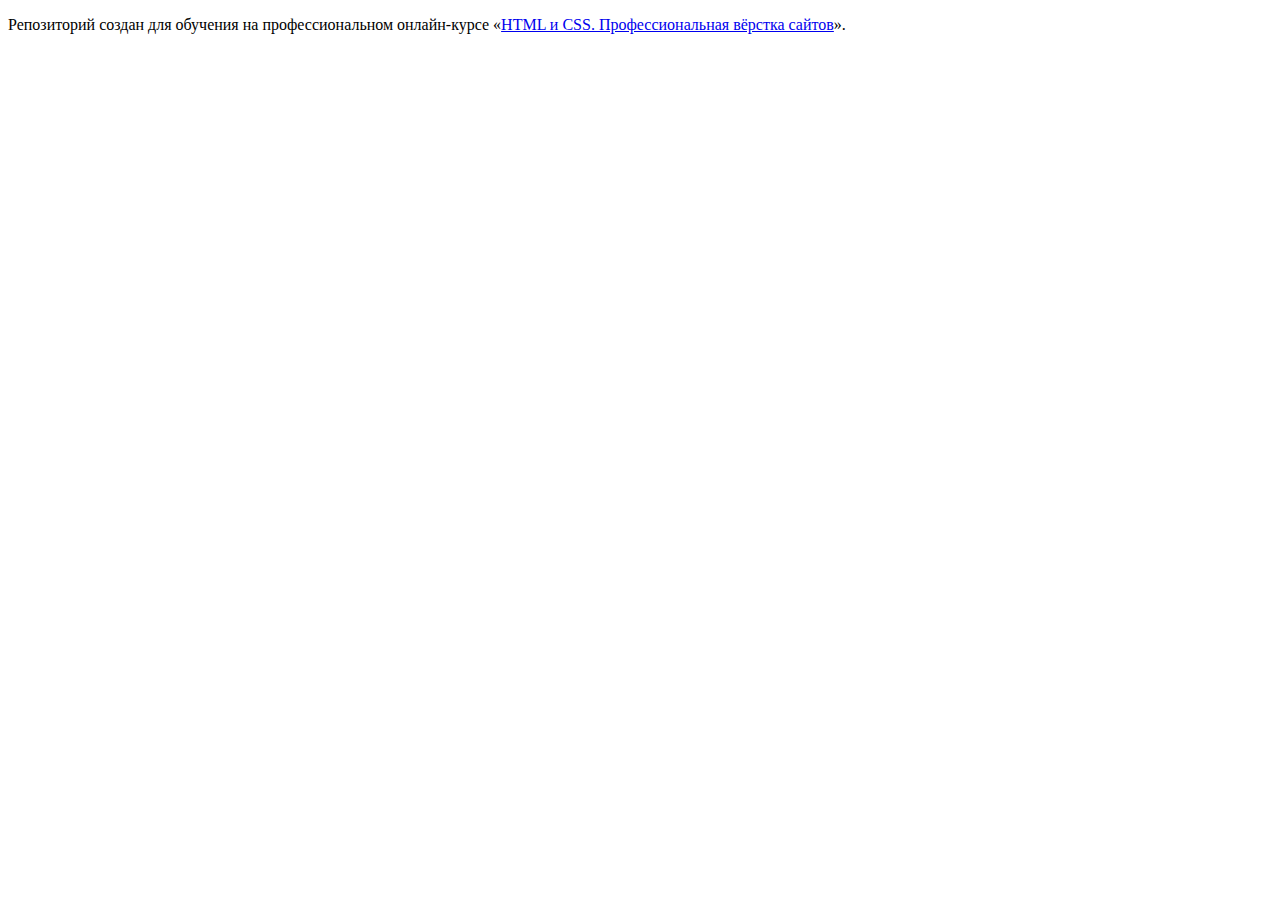
==== index.html @ 1fac592e ":hatching_chick:" ====
<!DOCTYPE html>
<html lang="ru">
  <head>
    <meta charset="utf-8">
    <title>HTML Academy: Седона</title>
  </head>
  <body>

    <p>Репозиторий создан для обучения на профессиональном онлайн‑курсе «<a href="https://htmlacademy.ru/intensive/htmlcss">HTML и CSS. Профессиональная вёрстка сайтов</a>».</p>

  </body>
</html>
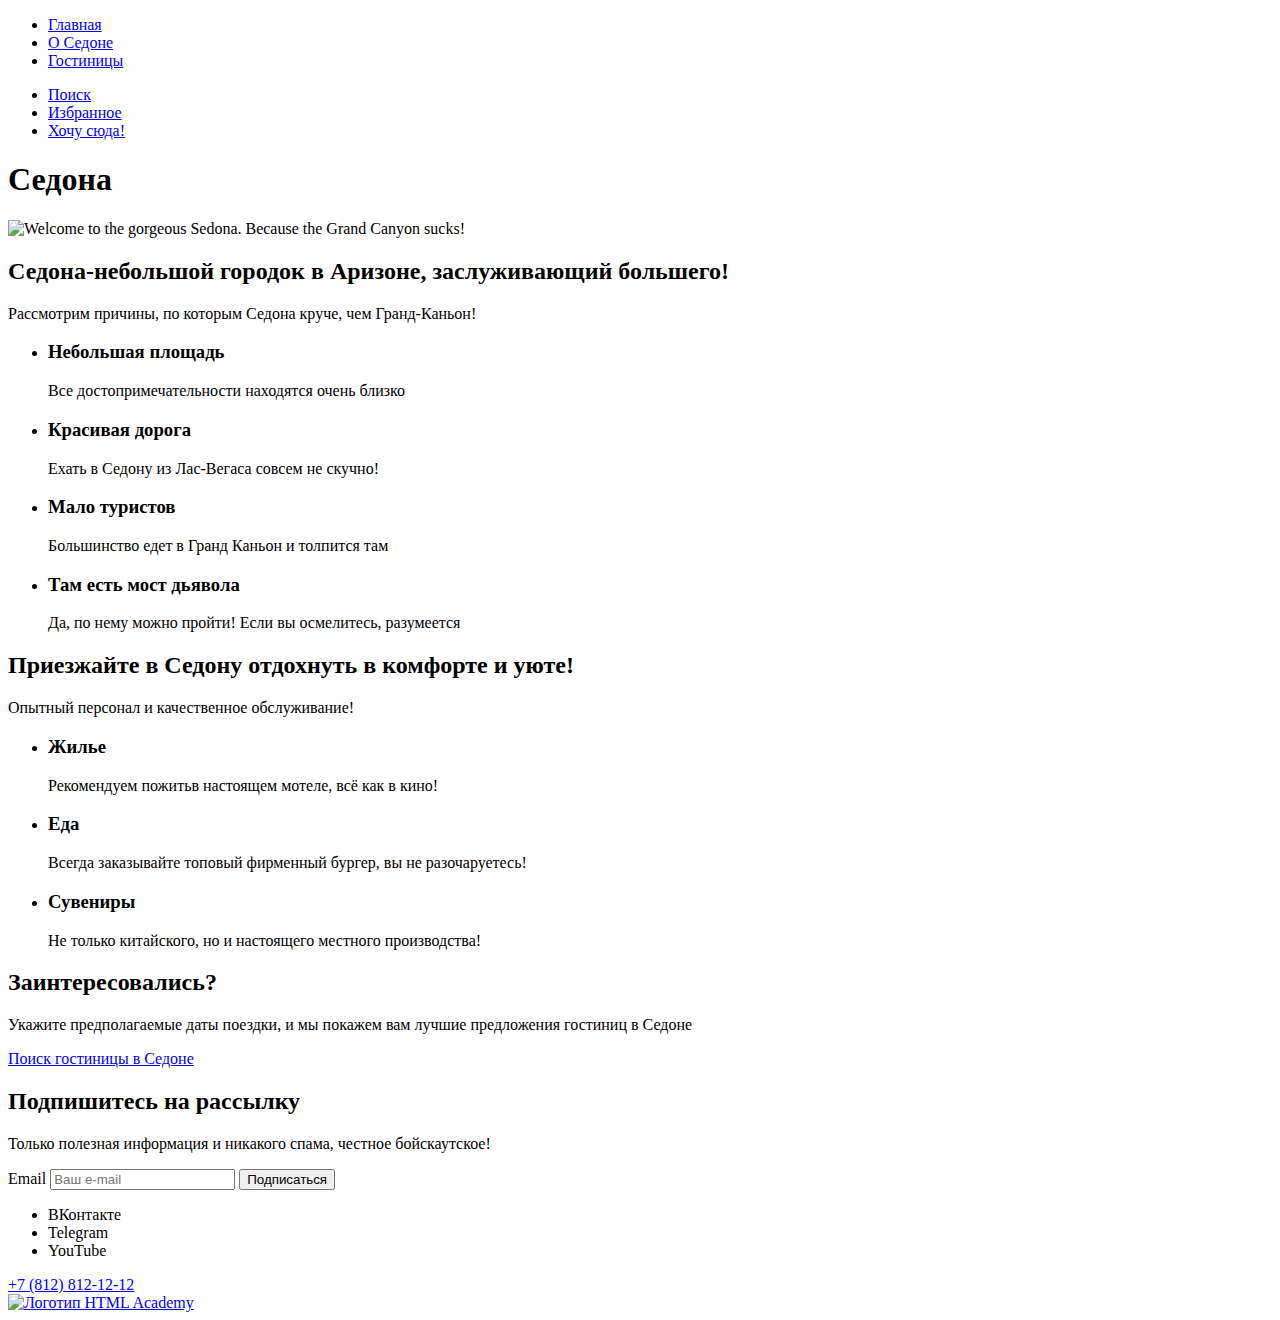
==== commit 8afab445: "Updated Main page and Catalog" ====
--- a/index.html
+++ b/index.html
@@ -1,12 +1,149 @@
 <!DOCTYPE html>
 <html lang="ru">
+
   <head>
     <meta charset="utf-8">
     <title>HTML Academy: Седона</title>
   </head>
+
   <body>
+    <header class="page-header">
+      <nav class="navigation">
+        <ul class="navigation-list">
+          <li class="navigation-item">
+            <a class="navigation-link" href="#">Главная</a>
+          </li>
+          <li class="navigation-item">
+            <a class="navigation-link" href="#">О Седоне</a>
+          </li>
+          <li class="navigation-item">
+            <a class="navigation-link" href="#">Гостиницы</a>
+          </li>
+        </ul>
+        <ul class="navigation-list navigation-user">
+          <li class="navigation-item">
+            <a class="navigation-link" href="#">
+              <span class="visually-hidden">
+                Поиск
+              </span>
+            </a>
+          </li>
+          <li class="navigation-item">
+            <a class="navigation-link" href="#">
+              <span class="visually-hidden">
+                Избранное
+              </span>
+            </a>
+          </li>
+          <li class="navigation-item">
+            <a class="navigation-link" href="#">Хочу сюда!</a>
+          </li>
+        </ul>
+      </nav>
+    </header>
 
-    <p>Репозиторий создан для обучения на профессиональном онлайн‑курсе «<a href="https://htmlacademy.ru/intensive/htmlcss">HTML и CSS. Профессиональная вёрстка сайтов</a>».</p>
-
+    <main class="main-index">
+      <h1 class="visually-hidden">Седона</h1>
+      <img class="logo" src="#" alt="Welcome to the gorgeous Sedona. Because the Grand Canyon sucks!">
+      <section class="banner">
+        <h2 class="banner-title">Седона-небольшой городок в Аризоне, заслуживающий большего!</h2>
+        <p class="banner-subtitle">Рассмотрим причины, по которым Седона круче, чем Гранд-Каньон!</p>
+      </section>
+      <section class="reasons-list">
+        <ul>
+          <li class="reasons-item">
+            <h3 class="item-title">Небольшая
+              площадь</h3>
+            <p class="item-text">
+              Все достопримечательности находятся очень близко
+            </p>
+          </li>
+          <li class="reasons-item">
+            <h3 class="item-title">
+              Красивая дорога
+            </h3>
+            <p class="item-text">Ехать в Седону из Лас-Вегаса совсем не скучно!</p>
+          </li>
+          <li class="reasons-item">
+            <h3 class="item-title">
+              Мало туристов
+            </h3>
+            <p class="item-text">Большинство едет в Гранд Каньон и толпится там</p>
+          </li>
+          <li class="reasons-item">
+            <h3 class="item-title">
+              Там есть мост дьявола
+            </h3>
+            <p class="item-text">Да, по нему можно пройти! Если вы осмелитесь, разумеется</p>
+          </li>
+        </ul>
+      </section>
+      <section class="banner">
+        <h2 class="banner-title">Приезжайте в Седону отдохнуть в комфорте и уюте!</h2>
+        <p class="banner-subtitle">Опытный персонал и качественное обслуживание!</p>
+      </section>
+      <section class="services-list">
+        <ul>
+          <li class="services-item">
+            <h3 class="item-title">Жилье</h3>
+            <p class="item-text">
+              Рекомендуем пожитьв настоящем мотеле, всё как в кино!
+            </p>
+          </li>
+          <li class="services-item">
+            <h3 class="item-title">Еда</h3>
+            <p class="item-text">Всегда заказывайте
+              топовый фирменный бургер, вы не разочаруетесь!</p>
+          </li>
+          <li class="services-item">
+            <h3 class="item-title">Сувениры</h3>
+            <p class="item-text">Не только китайского,
+              но и настоящего местного производства!</p>
+          </li>
+        </ul>
+      </section>
+      <section class="banner">
+        <h2 class="banner-title">Заинтересовались?</h2>
+        <p class="banner-subtitle">Укажите предполагаемые даты поездки,
+          и мы покажем вам лучшие предложения гостиниц в Седоне</p>
+        <a class="booking-link" href="#">Поиск гостиницы в Седоне</a>
+      </section>
+      <footer>
+        <section class="footer-newsletter">
+          <h2 class="newsletter-title">Подпишитесь на рассылку</h2>
+          <p>Только полезная информация и никакого спама, честное бойскаутское!</p>
+          <form class="newsletter-form" action="https://echo.htmlacademy.ru/" method="post">
+            <label class="visually-hidden" for="newsletter-email">Email</label>
+            <input class="field" placeholder="Ваш e-mail" type="email" name="newsletter-email" id="newsletter-email"
+              required>
+            <button class="button newsletter-button" type="submit">
+              Подписаться
+            </button>
+          </form>
+        </section>
+        <section class="footer-social">
+          <ul class="footer-social-list">
+            <li class="footer-social-item">
+              <a class="button" href="https://vk.com/htmlacademy"></a>
+              <span class="visually-hidden">ВКонтакте</span>
+            </li>
+            <li class="footer-social-item">
+              <a class="button" href="https://t.me/htmlacademy"></a>
+              <span class="visually-hidden">Telegram</span>
+            </li>
+            <li class="footer-social-item">
+              <a class="social-link" href="https://www.youtube.com/user/htmlacademyru"></a>
+              <span class="visually-hidden">YouTube</span>
+            </li>
+          </ul>
+        </section>
+        <section class="footer-telephon-number">
+          <a class="footer-contacts-address-phone" href="tel:+78128121212">+7 (812) 812-12-12</a>
+        </section>
+        <section class="footer-logo">
+          <a href=" https://htmlacademy.ru/"><img src="#" alt="Логотип HTML Academy"></a>
+        </section>
+      </footer>
+    </main>
   </body>
 </html>
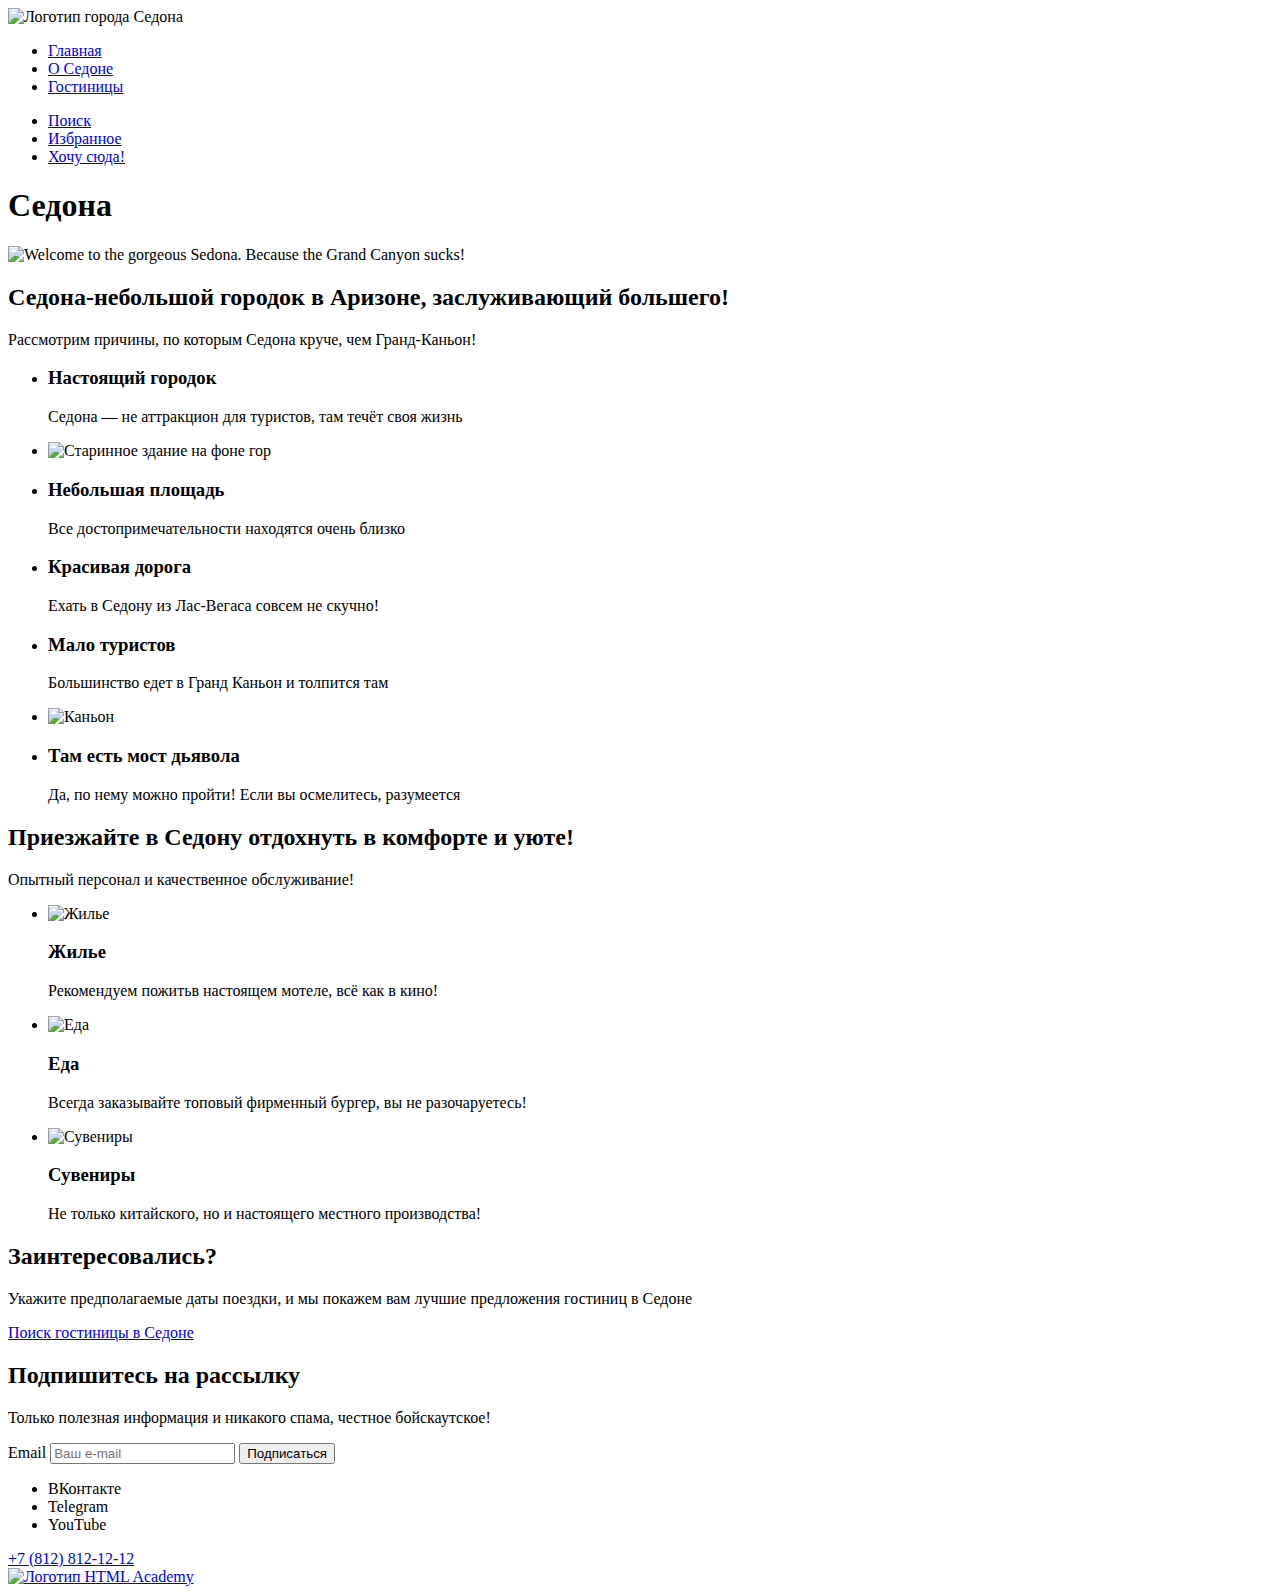
==== commit 48a79054: "Images added to the homepage" ====
--- a/index.html
+++ b/index.html
@@ -8,6 +8,7 @@
 
   <body>
     <header class="page-header">
+      <img class="sedona-logo-header" src="images\sedona-logo.png" alt="Логотип города Седона">
       <nav class="navigation">
         <ul class="navigation-list">
           <li class="navigation-item">
@@ -44,16 +45,33 @@
 
     <main class="main-index">
       <h1 class="visually-hidden">Седона</h1>
-      <img class="logo" src="#" alt="Welcome to the gorgeous Sedona. Because the Grand Canyon sucks!">
+      <img class="logo" src="images\hero-image.jpg" alt="Welcome to the gorgeous Sedona. Because the Grand Canyon sucks!">
       <section class="banner">
-        <h2 class="banner-title">Седона-небольшой городок в Аризоне, заслуживающий большего!</h2>
-        <p class="banner-subtitle">Рассмотрим причины, по которым Седона круче, чем Гранд-Каньон!</p>
+        <h2 class="banner-title">
+          Седона-небольшой городок в Аризоне, заслуживающий большего!
+        </h2>
+        <p class="banner-subtitle">
+          Рассмотрим причины, по которым Седона круче, чем Гранд-Каньон!
+        </p>
       </section>
       <section class="reasons-list">
         <ul>
           <li class="reasons-item">
-            <h3 class="item-title">Небольшая
-              площадь</h3>
+            <h3 class="item-title">
+              Настоящий городок
+            </h3>
+            <p class="item-text">
+              Седона — не аттракцион для туристов, там течёт своя жизнь
+            </p>
+          </li>
+          <li class="reasons-item-image">
+<img src="images\building-mountains.jpg" alt="Старинное здание на фоне гор">
+          </li>
+
+          <li class="reasons-item">
+            <h3 class="item-title">
+              Небольшая площадь
+            </h3>
             <p class="item-text">
               Все достопримечательности находятся очень близко
             </p>
@@ -62,56 +80,76 @@
             <h3 class="item-title">
               Красивая дорога
             </h3>
-            <p class="item-text">Ехать в Седону из Лас-Вегаса совсем не скучно!</p>
+            <p class="item-text">
+              Ехать в Седону из Лас-Вегаса совсем не скучно!
+            </p>
           </li>
           <li class="reasons-item">
             <h3 class="item-title">
               Мало туристов
             </h3>
-            <p class="item-text">Большинство едет в Гранд Каньон и толпится там</p>
+            <p class="item-text">
+              Большинство едет в Гранд Каньон и толпится там
+            </p>
           </li>
+          <li class="reasons-item-image">
+            <img src="images\canyon.jpg" alt="Каньон">
+                      </li>
           <li class="reasons-item">
             <h3 class="item-title">
               Там есть мост дьявола
             </h3>
-            <p class="item-text">Да, по нему можно пройти! Если вы осмелитесь, разумеется</p>
+            <p class="item-text">
+              Да, по нему можно пройти! Если вы осмелитесь, разумеется
+            </p>
           </li>
         </ul>
       </section>
       <section class="banner">
-        <h2 class="banner-title">Приезжайте в Седону отдохнуть в комфорте и уюте!</h2>
-        <p class="banner-subtitle">Опытный персонал и качественное обслуживание!</p>
+        <h2 class="banner-title">
+          Приезжайте в Седону отдохнуть в комфорте и уюте!
+        </h2>
+        <p class="banner-subtitle">
+          Опытный персонал и качественное обслуживание!
+        </p>
       </section>
       <section class="services-list">
         <ul>
           <li class="services-item">
+<img src="images\house-icon.png" alt="Жилье">
             <h3 class="item-title">Жилье</h3>
             <p class="item-text">
               Рекомендуем пожитьв настоящем мотеле, всё как в кино!
             </p>
           </li>
           <li class="services-item">
+            <img src="images\burger-icon.png" alt="Еда">
             <h3 class="item-title">Еда</h3>
-            <p class="item-text">Всегда заказывайте
-              топовый фирменный бургер, вы не разочаруетесь!</p>
+            <p class="item-text">
+              Всегда заказывайте топовый фирменный бургер, вы не разочаруетесь!</p>
           </li>
           <li class="services-item">
+            <img src="images\present-icon.png" alt="Сувениры">
             <h3 class="item-title">Сувениры</h3>
-            <p class="item-text">Не только китайского,
-              но и настоящего местного производства!</p>
+            <p class="item-text">
+              Не только китайского, но и настоящего местного производства!
+            </p>
           </li>
         </ul>
       </section>
       <section class="banner">
         <h2 class="banner-title">Заинтересовались?</h2>
-        <p class="banner-subtitle">Укажите предполагаемые даты поездки,
-          и мы покажем вам лучшие предложения гостиниц в Седоне</p>
+        <p class="banner-subtitle">
+          Укажите предполагаемые даты поездки, и мы покажем вам лучшие предложения гостиниц в Седоне
+        </p>
         <a class="booking-link" href="#">Поиск гостиницы в Седоне</a>
       </section>
       <footer>
-        <section class="footer-newsletter">
+        <section class="footer-newsletter"><!-- Картинку вставить как background image в стилях -->
           <h2 class="newsletter-title">Подпишитесь на рассылку</h2>
-          <p>Только полезная информация и никакого спама, честное бойскаутское!</p>
+          <p>
+            Только полезная информация и никакого спама, честное бойскаутское!
+          </p>
           <form class="newsletter-form" action="https://echo.htmlacademy.ru/" method="post">
             <label class="visually-hidden" for="newsletter-email">Email</label>
             <input class="field" placeholder="Ваш e-mail" type="email" name="newsletter-email" id="newsletter-email"
@@ -141,7 +179,7 @@
           <a class="footer-contacts-address-phone" href="tel:+78128121212">+7 (812) 812-12-12</a>
         </section>
         <section class="footer-logo">
-          <a href=" https://htmlacademy.ru/"><img src="#" alt="Логотип HTML Academy"></a>
+          <a href=" https://htmlacademy.ru/"><img src="images\htmlacademy-logo.png" alt="Логотип HTML Academy"></a>
         </section>
       </footer>
     </main>
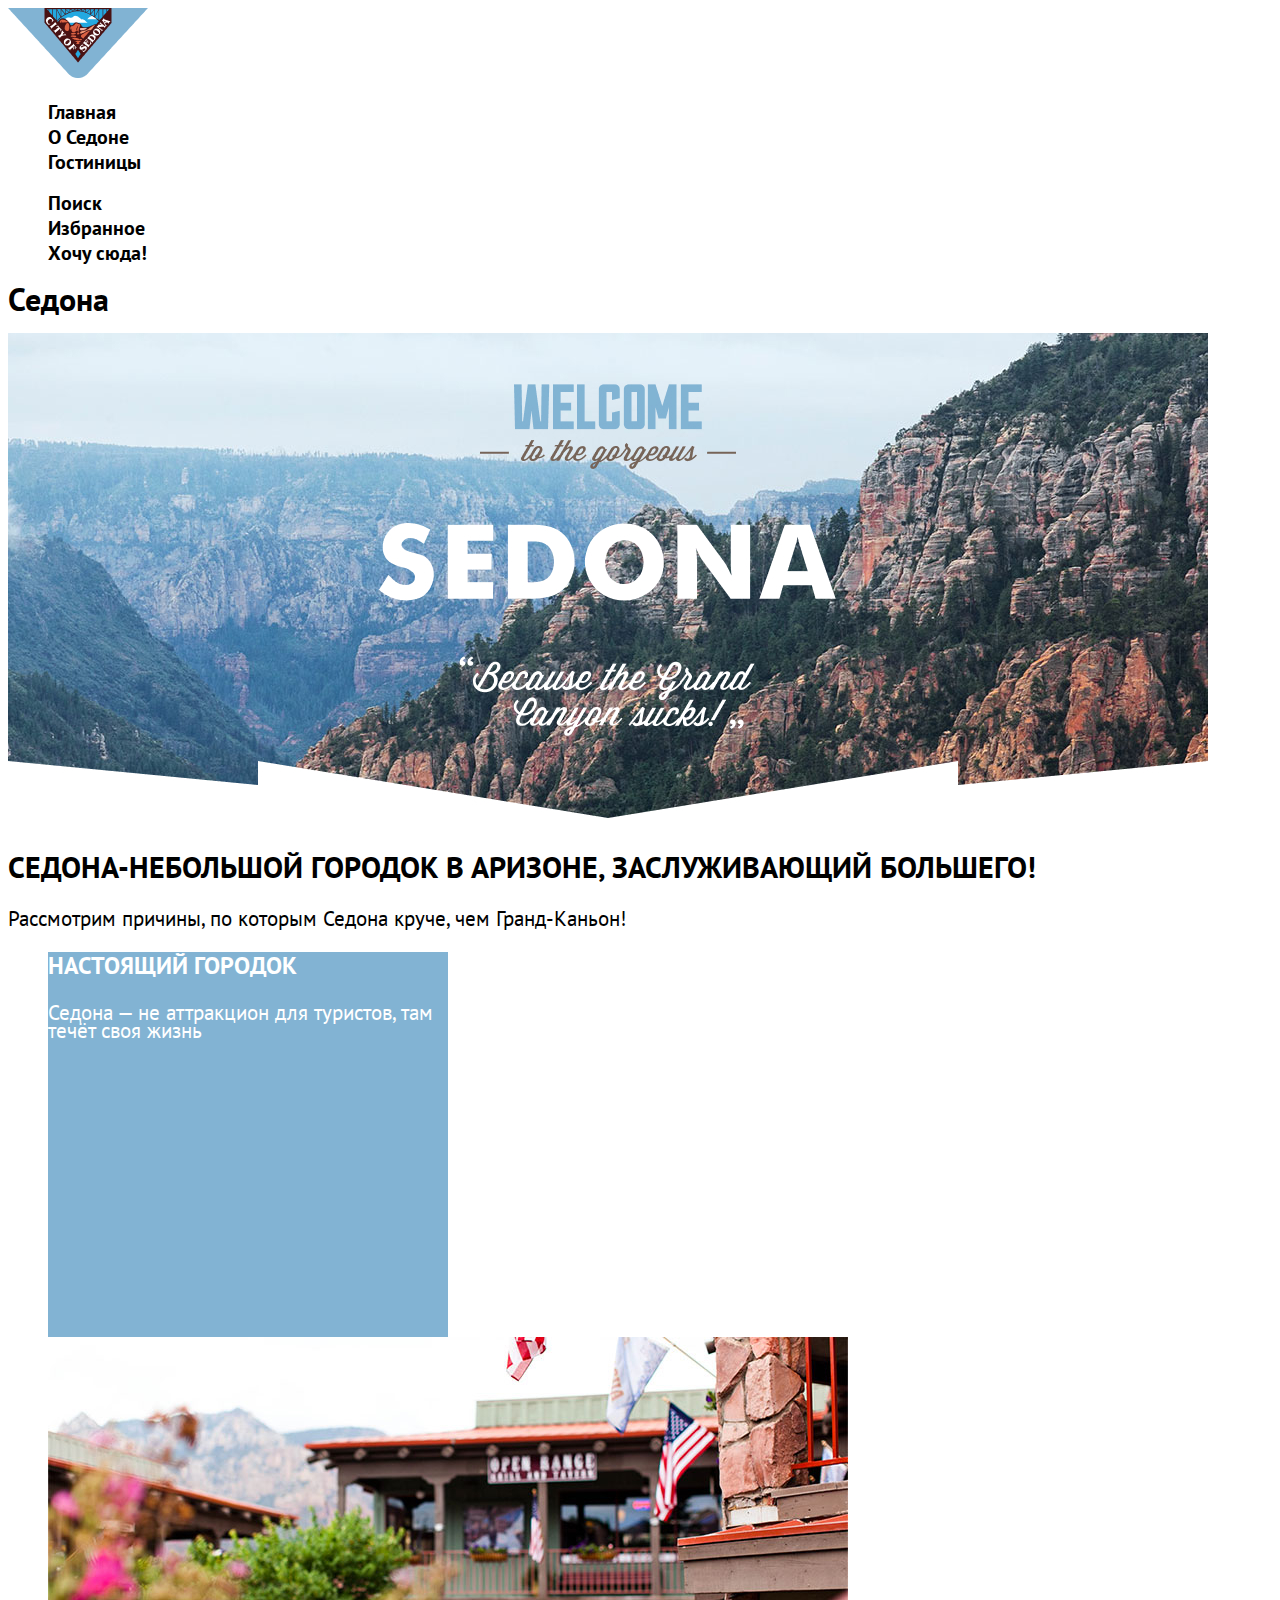
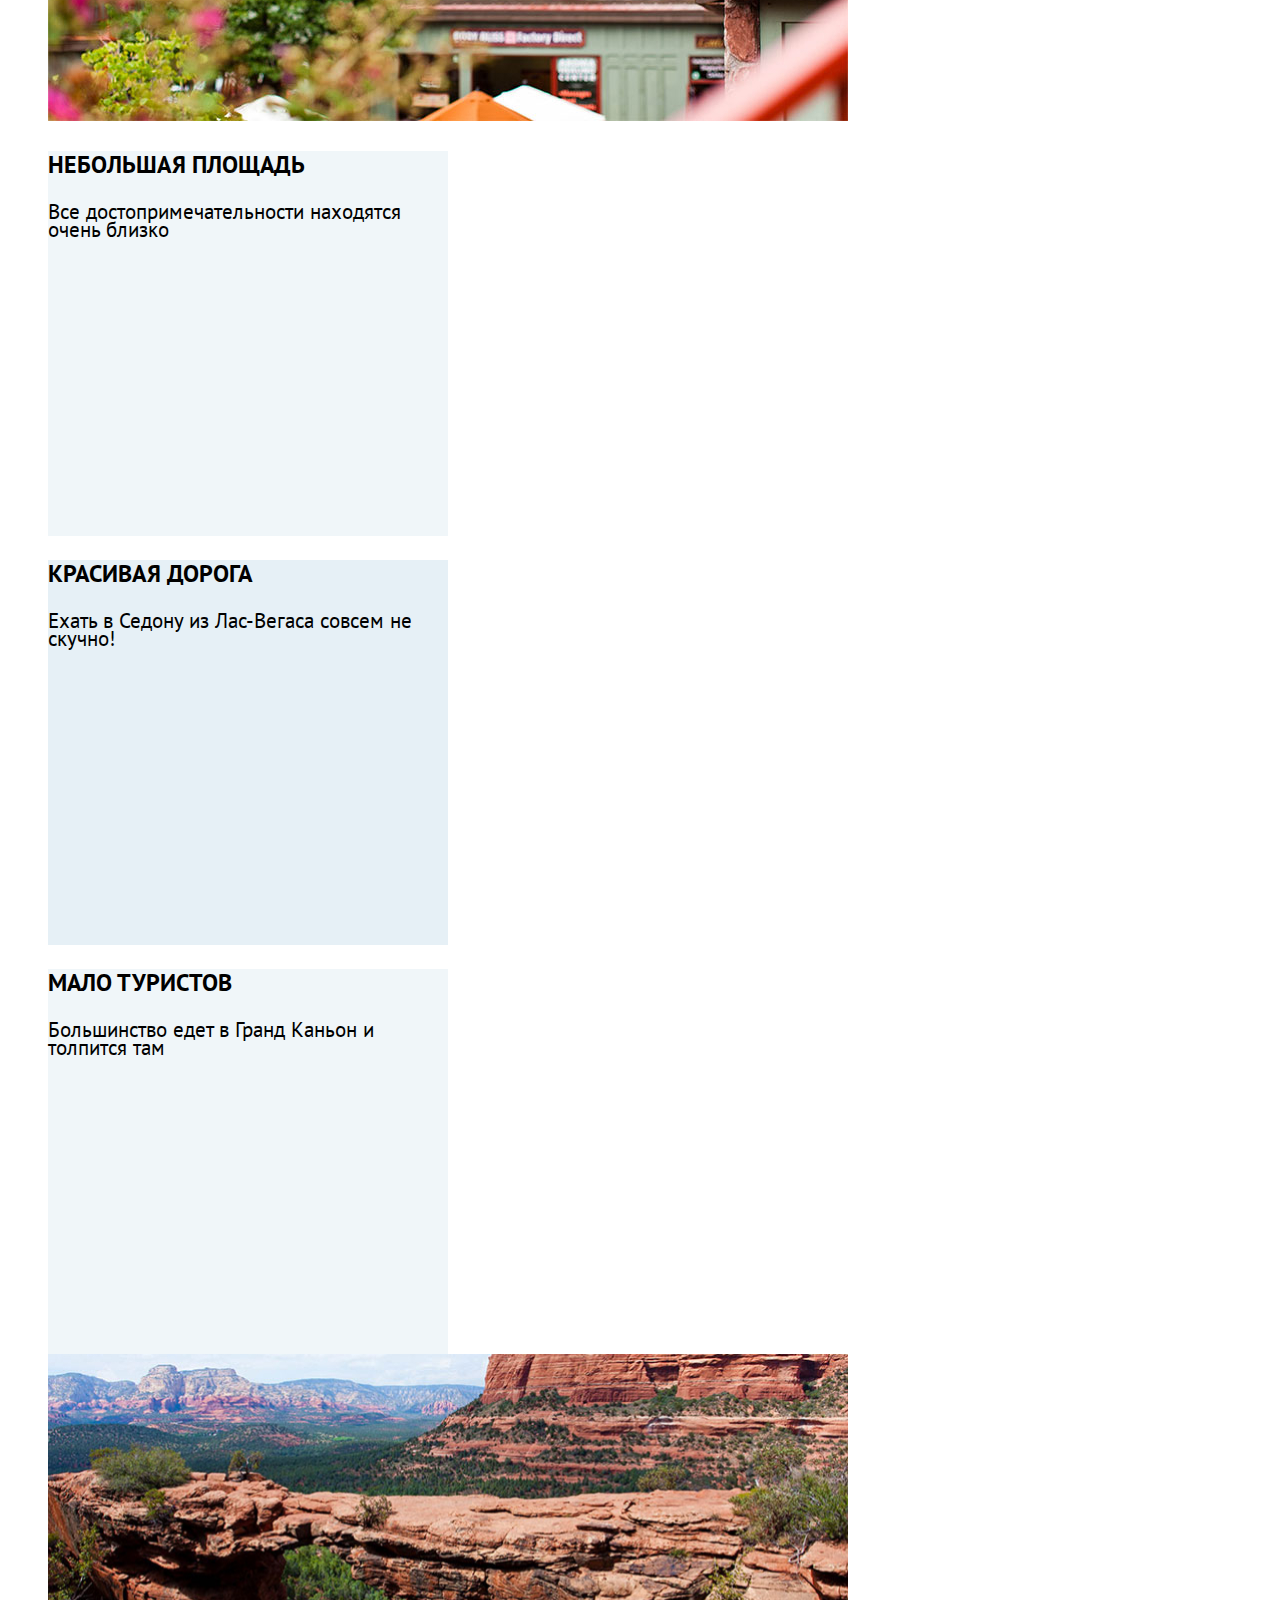
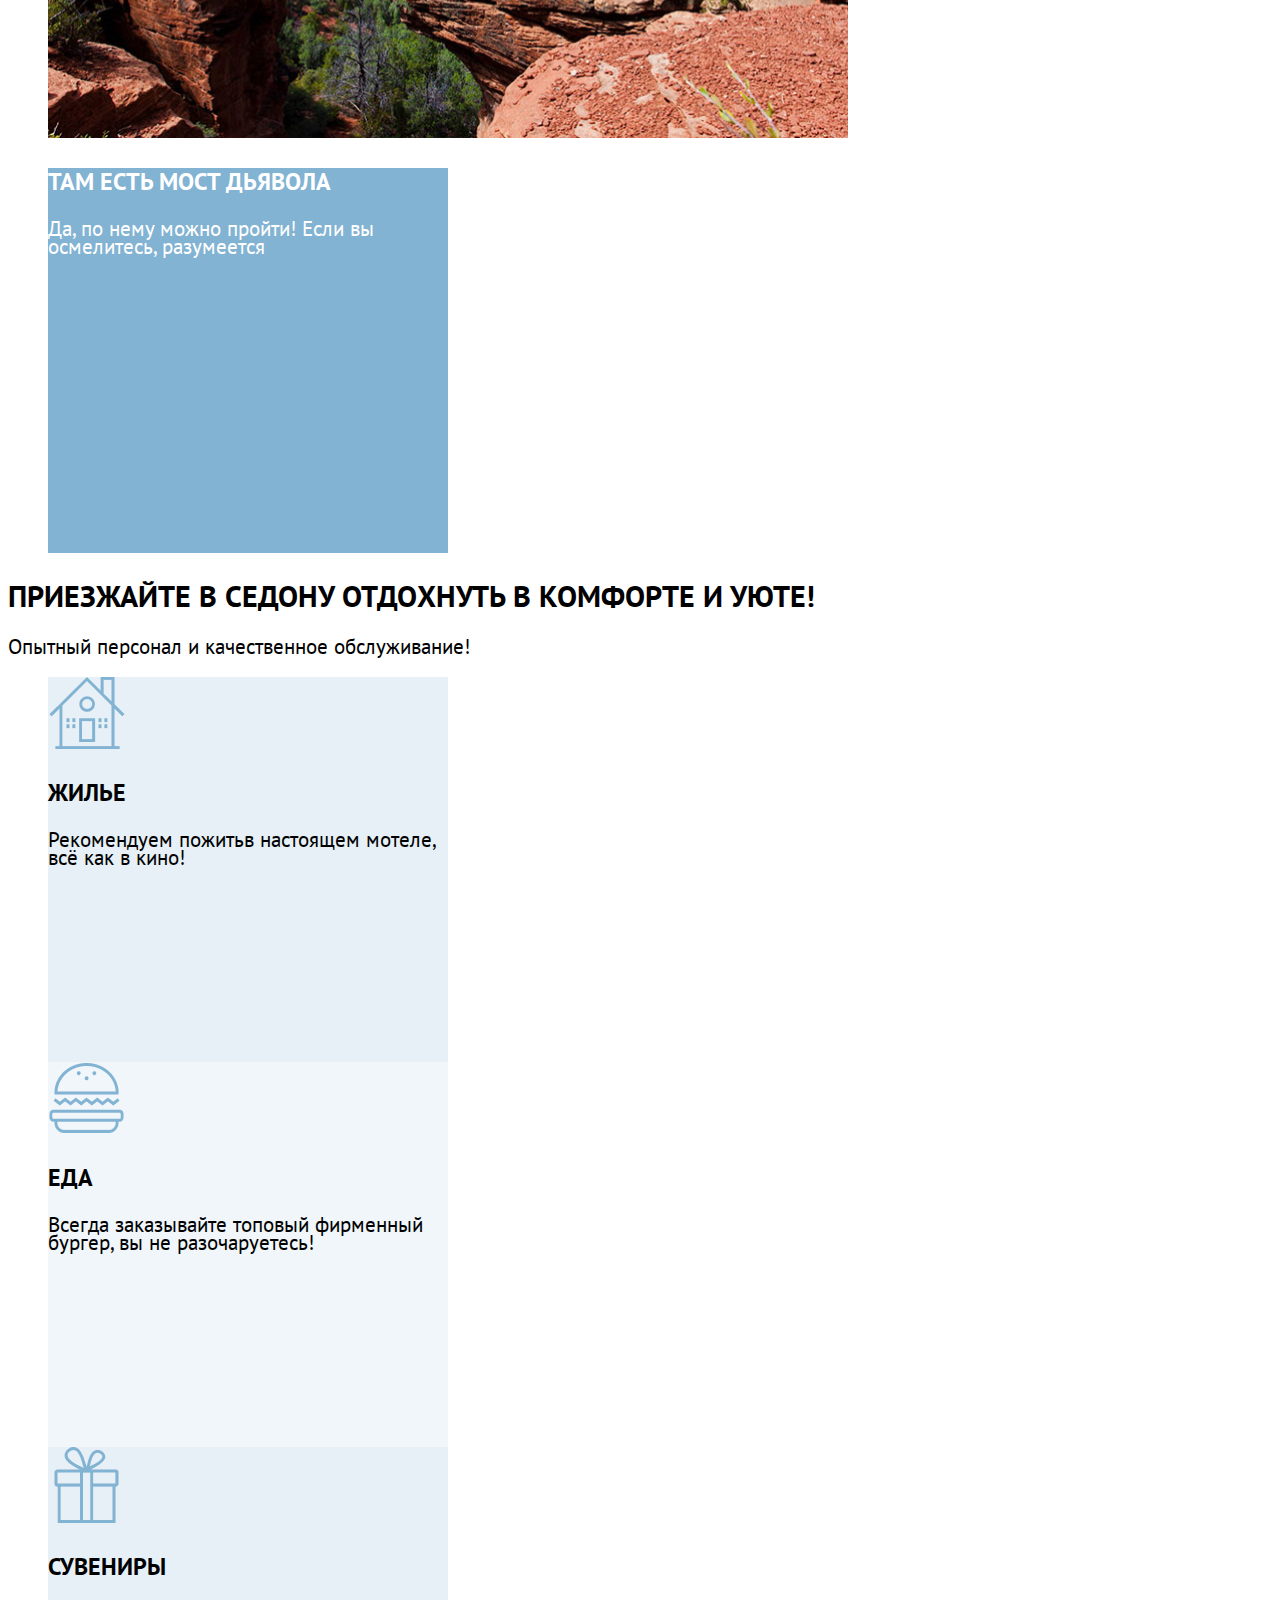
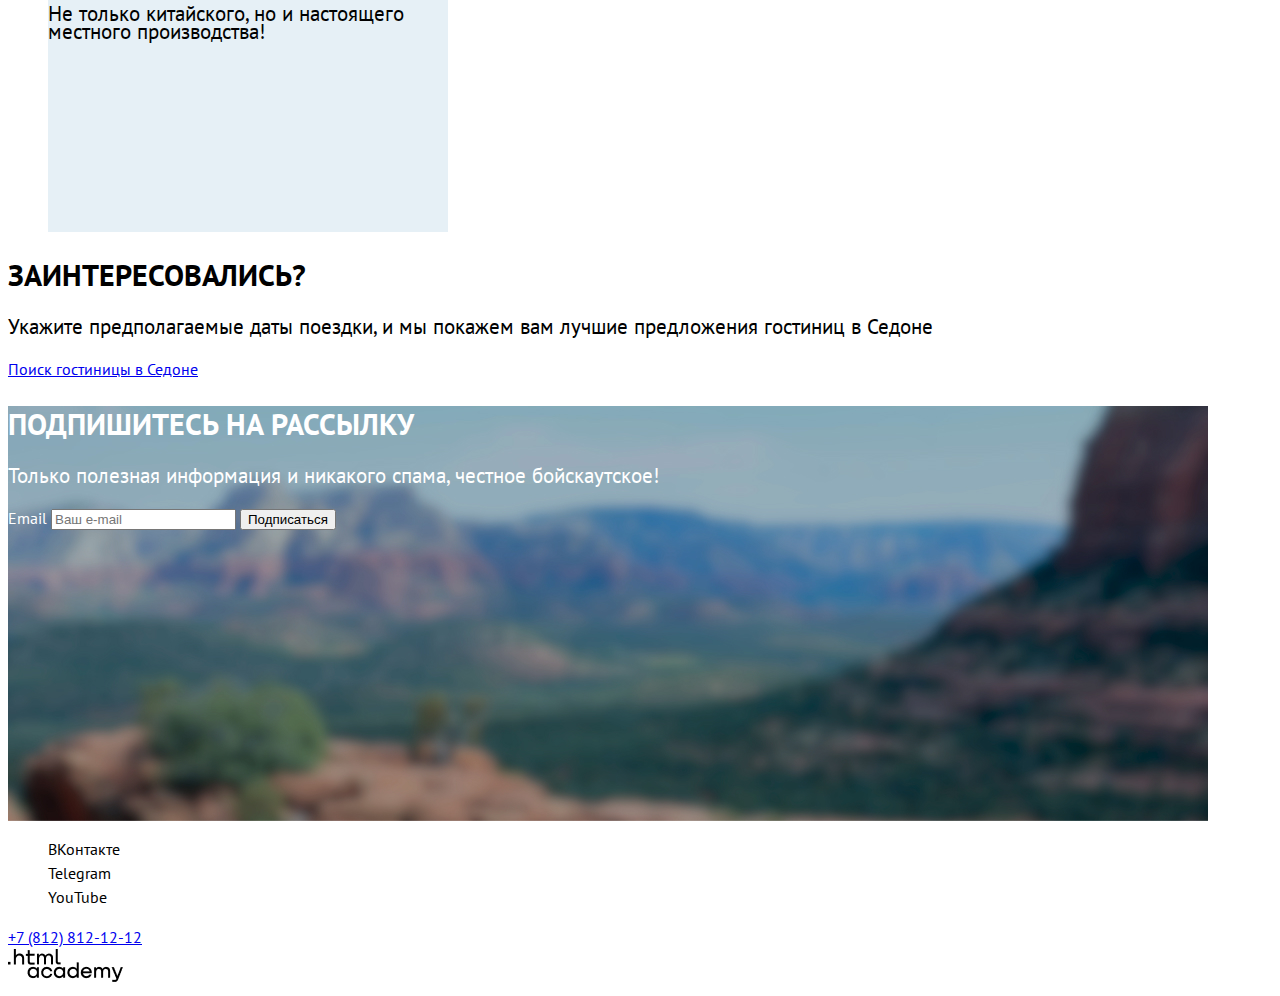
==== commit 928c6221: "Merge pull request #1 from OlgaLimonova/master" ====
--- a/index.html
+++ b/index.html
@@ -4,6 +4,7 @@
   <head>
     <meta charset="utf-8">
     <title>HTML Academy: Седона</title>
+    <link rel="stylesheet" href="styles\style.css">
   </head>
 
   <body>
@@ -45,7 +46,8 @@
 
     <main class="main-index">
       <h1 class="visually-hidden">Седона</h1>
-      <img class="logo" src="images\hero-image.jpg" alt="Welcome to the gorgeous Sedona. Because the Grand Canyon sucks!">
+      <img class="logo" src="images\hero-image.jpg"
+        alt="Welcome to the gorgeous Sedona. Because the Grand Canyon sucks!">
       <section class="banner">
         <h2 class="banner-title">
           Седона-небольшой городок в Аризоне, заслуживающий большего!
@@ -57,51 +59,61 @@
       <section class="reasons-list">
         <ul>
           <li class="reasons-item">
-            <h3 class="item-title">
-              Настоящий городок
-            </h3>
-            <p class="item-text">
-              Седона — не аттракцион для туристов, там течёт своя жизнь
-            </p>
+            <div class="card comment-image">
+              <h3 class="item-title">
+                Настоящий городок
+              </h3>
+              <p class="item-text comment-image">
+                Седона — не аттракцион для туристов, там течёт своя жизнь
+              </p>
+            </div>
           </li>
           <li class="reasons-item-image">
-<img src="images\building-mountains.jpg" alt="Старинное здание на фоне гор">
-          </li>
-
-          <li class="reasons-item">
-            <h3 class="item-title">
-              Небольшая площадь
-            </h3>
-            <p class="item-text">
-              Все достопримечательности находятся очень близко
-            </p>
-          </li>
-          <li class="reasons-item">
-            <h3 class="item-title">
-              Красивая дорога
-            </h3>
-            <p class="item-text">
-              Ехать в Седону из Лас-Вегаса совсем не скучно!
-            </p>
-          </li>
-          <li class="reasons-item">
-            <h3 class="item-title">
-              Мало туристов
-            </h3>
-            <p class="item-text">
-              Большинство едет в Гранд Каньон и толпится там
-            </p>
+            <img src="images\building-mountains.jpg" width="800" height="384" alt="Старинное здание на фоне гор">
+          </li>
+
+          <li class="reasons-item">
+            <div class="card light-blue">
+              <h3 class="item-title">
+                Небольшая площадь
+              </h3>
+              <p class="item-text">
+                Все достопримечательности находятся очень близко
+              </p>
+            </div>
+          </li>
+          <li class="reasons-item">
+            <div class="card blue">
+              <h3 class="item-title">
+                Красивая дорога
+              </h3>
+              <p class="item-text">
+                Ехать в Седону из Лас-Вегаса совсем не скучно!
+              </p>
+            </div>
+          </li>
+          <li class="reasons-item">
+            <div class="card light-blue">
+              <h3 class="item-title">
+                Мало туристов
+              </h3>
+              <p class="item-text">
+                Большинство едет в Гранд Каньон и толпится там
+              </p>
+            </div>
           </li>
           <li class="reasons-item-image">
-            <img src="images\canyon.jpg" alt="Каньон">
-                      </li>
-          <li class="reasons-item">
-            <h3 class="item-title">
-              Там есть мост дьявола
-            </h3>
-            <p class="item-text">
-              Да, по нему можно пройти! Если вы осмелитесь, разумеется
-            </p>
+            <img src="images\canyon.jpg" width="800" height="384" alt="Каньон">
+          </li>
+          <li class="reasons-item">
+            <div class="card comment-image">
+              <h3 class="item-title">
+                Там есть мост дьявола
+              </h3>
+              <p class="item-text comment-image">
+                Да, по нему можно пройти! Если вы осмелитесь, разумеется
+              </p>
+            </div>
           </li>
         </ul>
       </section>
@@ -116,24 +128,31 @@
       <section class="services-list">
         <ul>
           <li class="services-item">
-<img src="images\house-icon.png" alt="Жилье">
-            <h3 class="item-title">Жилье</h3>
-            <p class="item-text">
-              Рекомендуем пожитьв настоящем мотеле, всё как в кино!
-            </p>
+            <div class="card blue">
+              <img src="images\house-icon.png" alt="Жилье">
+              <h3 class="item-title">Жилье</h3>
+              <p class="item-text">
+                Рекомендуем пожитьв настоящем мотеле, всё как в кино!
+              </p>
+            </div>
           </li>
           <li class="services-item">
-            <img src="images\burger-icon.png" alt="Еда">
-            <h3 class="item-title">Еда</h3>
-            <p class="item-text">
-              Всегда заказывайте топовый фирменный бургер, вы не разочаруетесь!</p>
+            <div class="card light-blue">
+              <img src="images\burger-icon.png" alt="Еда">
+              <h3 class="item-title">Еда</h3>
+              <p class="item-text">
+                Всегда заказывайте топовый фирменный бургер, вы не разочаруетесь!
+              </p>
+            </div>
           </li>
           <li class="services-item">
-            <img src="images\present-icon.png" alt="Сувениры">
-            <h3 class="item-title">Сувениры</h3>
-            <p class="item-text">
-              Не только китайского, но и настоящего местного производства!
-            </p>
+            <div class="card blue">
+              <img src="images\present-icon.png" alt="Сувениры">
+              <h3 class="item-title">Сувениры</h3>
+              <p class="item-text">
+                Не только китайского, но и настоящего местного производства!
+              </p>
+            </div>
           </li>
         </ul>
       </section>
@@ -145,9 +164,9 @@
         <a class="booking-link" href="#">Поиск гостиницы в Седоне</a>
       </section>
       <footer>
-        <section class="footer-newsletter"><!-- Картинку вставить как background image в стилях -->
-          <h2 class="newsletter-title">Подпишитесь на рассылку</h2>
-          <p>
+        <div class="footer-newsletter"><!-- Картинку вставить как background image в стилях -->
+          <h2 class="banner-title banner-footer">Подпишитесь на рассылку</h2>
+          <p class="banner-subtitle banner-footer">
             Только полезная информация и никакого спама, честное бойскаутское!
           </p>
           <form class="newsletter-form" action="https://echo.htmlacademy.ru/" method="post">
@@ -158,29 +177,29 @@
               Подписаться
             </button>
           </form>
-        </section>
-        <section class="footer-social">
-          <ul class="footer-social-list">
-            <li class="footer-social-item">
-              <a class="button" href="https://vk.com/htmlacademy"></a>
-              <span class="visually-hidden">ВКонтакте</span>
-            </li>
-            <li class="footer-social-item">
-              <a class="button" href="https://t.me/htmlacademy"></a>
-              <span class="visually-hidden">Telegram</span>
-            </li>
-            <li class="footer-social-item">
-              <a class="social-link" href="https://www.youtube.com/user/htmlacademyru"></a>
-              <span class="visually-hidden">YouTube</span>
-            </li>
-          </ul>
-        </section>
-        <section class="footer-telephon-number">
-          <a class="footer-contacts-address-phone" href="tel:+78128121212">+7 (812) 812-12-12</a>
-        </section>
-        <section class="footer-logo">
-          <a href=" https://htmlacademy.ru/"><img src="images\htmlacademy-logo.png" alt="Логотип HTML Academy"></a>
-        </section>
+        </div>
+          <section class="footer-social">
+            <ul class="footer-social-list">
+              <li class="footer-social-item">
+                <a class="button" href="https://vk.com/htmlacademy"></a>
+                <span class="visually-hidden">ВКонтакте</span>
+              </li>
+              <li class="footer-social-item">
+                <a class="button" href="https://t.me/htmlacademy"></a>
+                <span class="visually-hidden">Telegram</span>
+              </li>
+              <li class="footer-social-item">
+                <a class="social-link" href="https://www.youtube.com/user/htmlacademyru"></a>
+                <span class="visually-hidden">YouTube</span>
+              </li>
+            </ul>
+          </section>
+          <section class="footer-telephon-number">
+            <a class="footer-contacts-address-phone" href="tel:+78128121212">+7 (812) 812-12-12</a>
+          </section>
+          <section class="footer-logo">
+            <a href=" https://htmlacademy.ru/"><img src="images\htmlacademy-logo.png" alt="Логотип HTML Academy"></a>
+          </section>
       </footer>
     </main>
   </body>
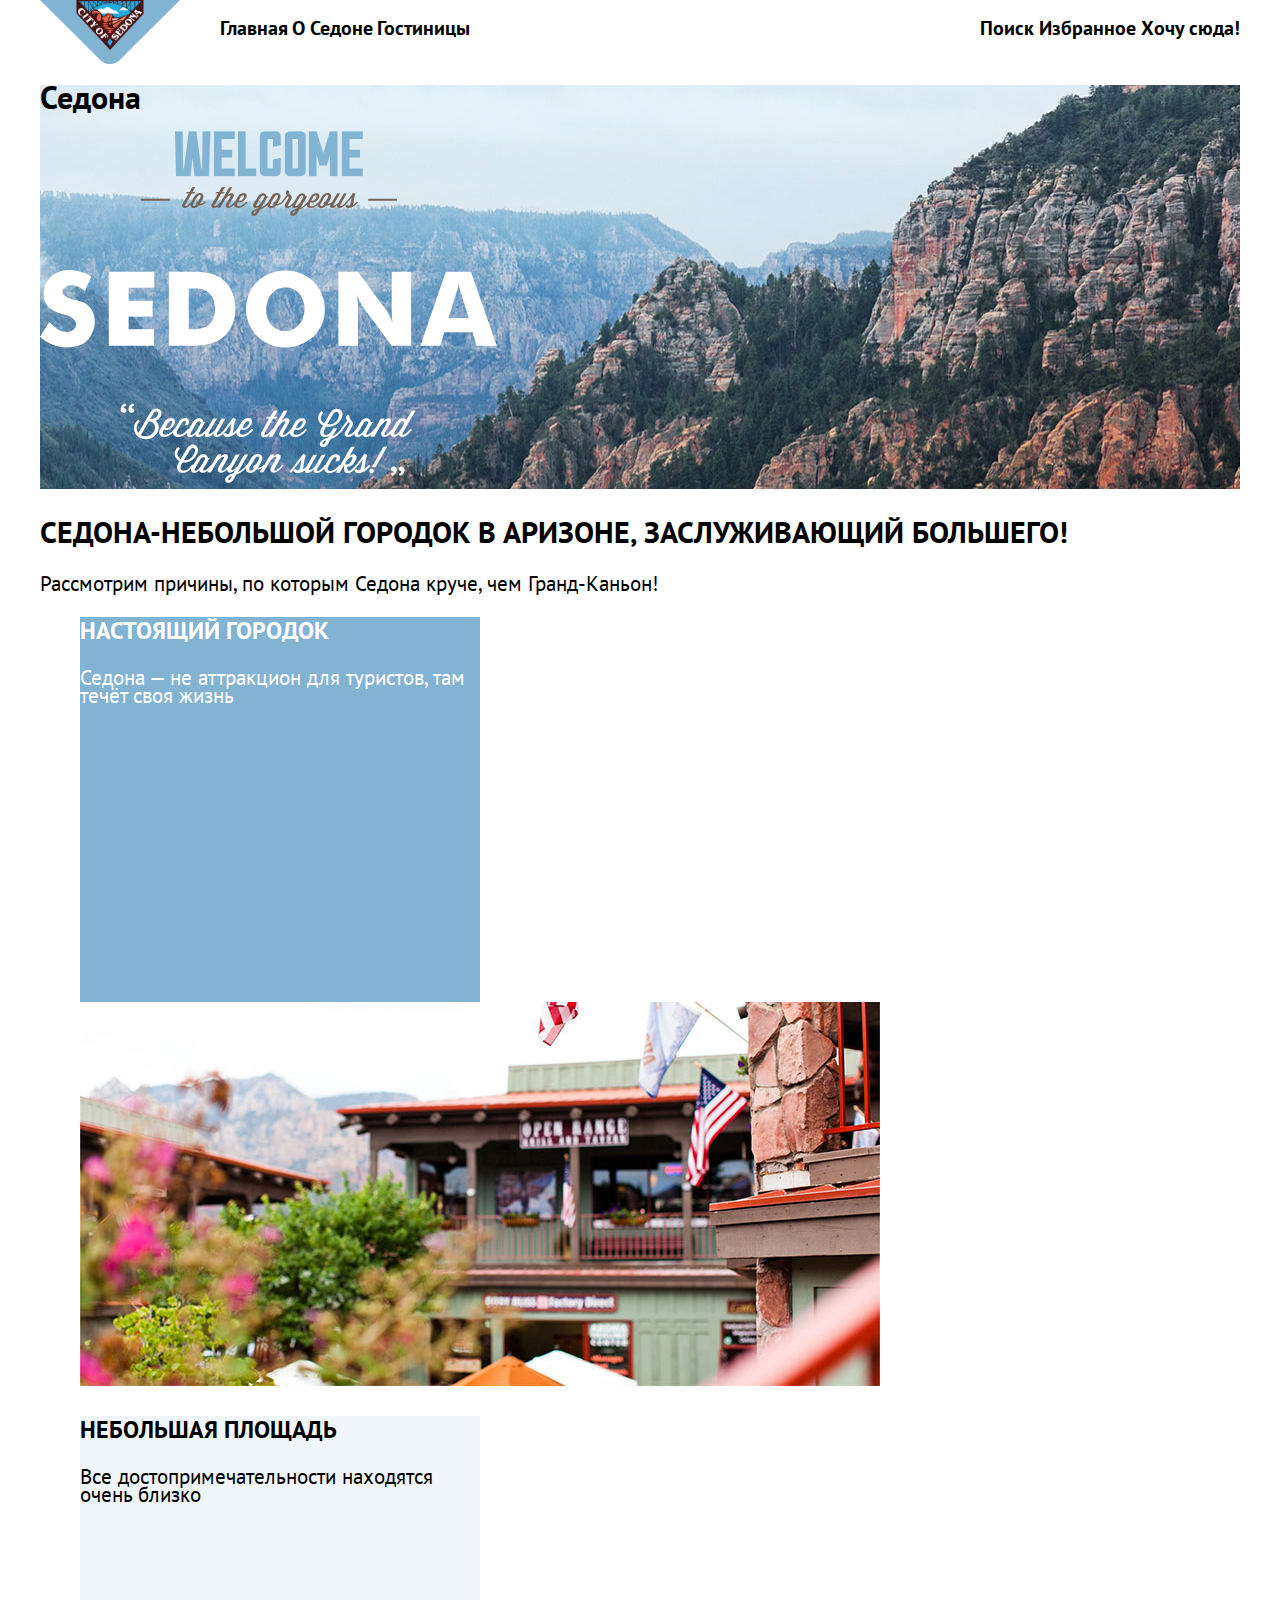
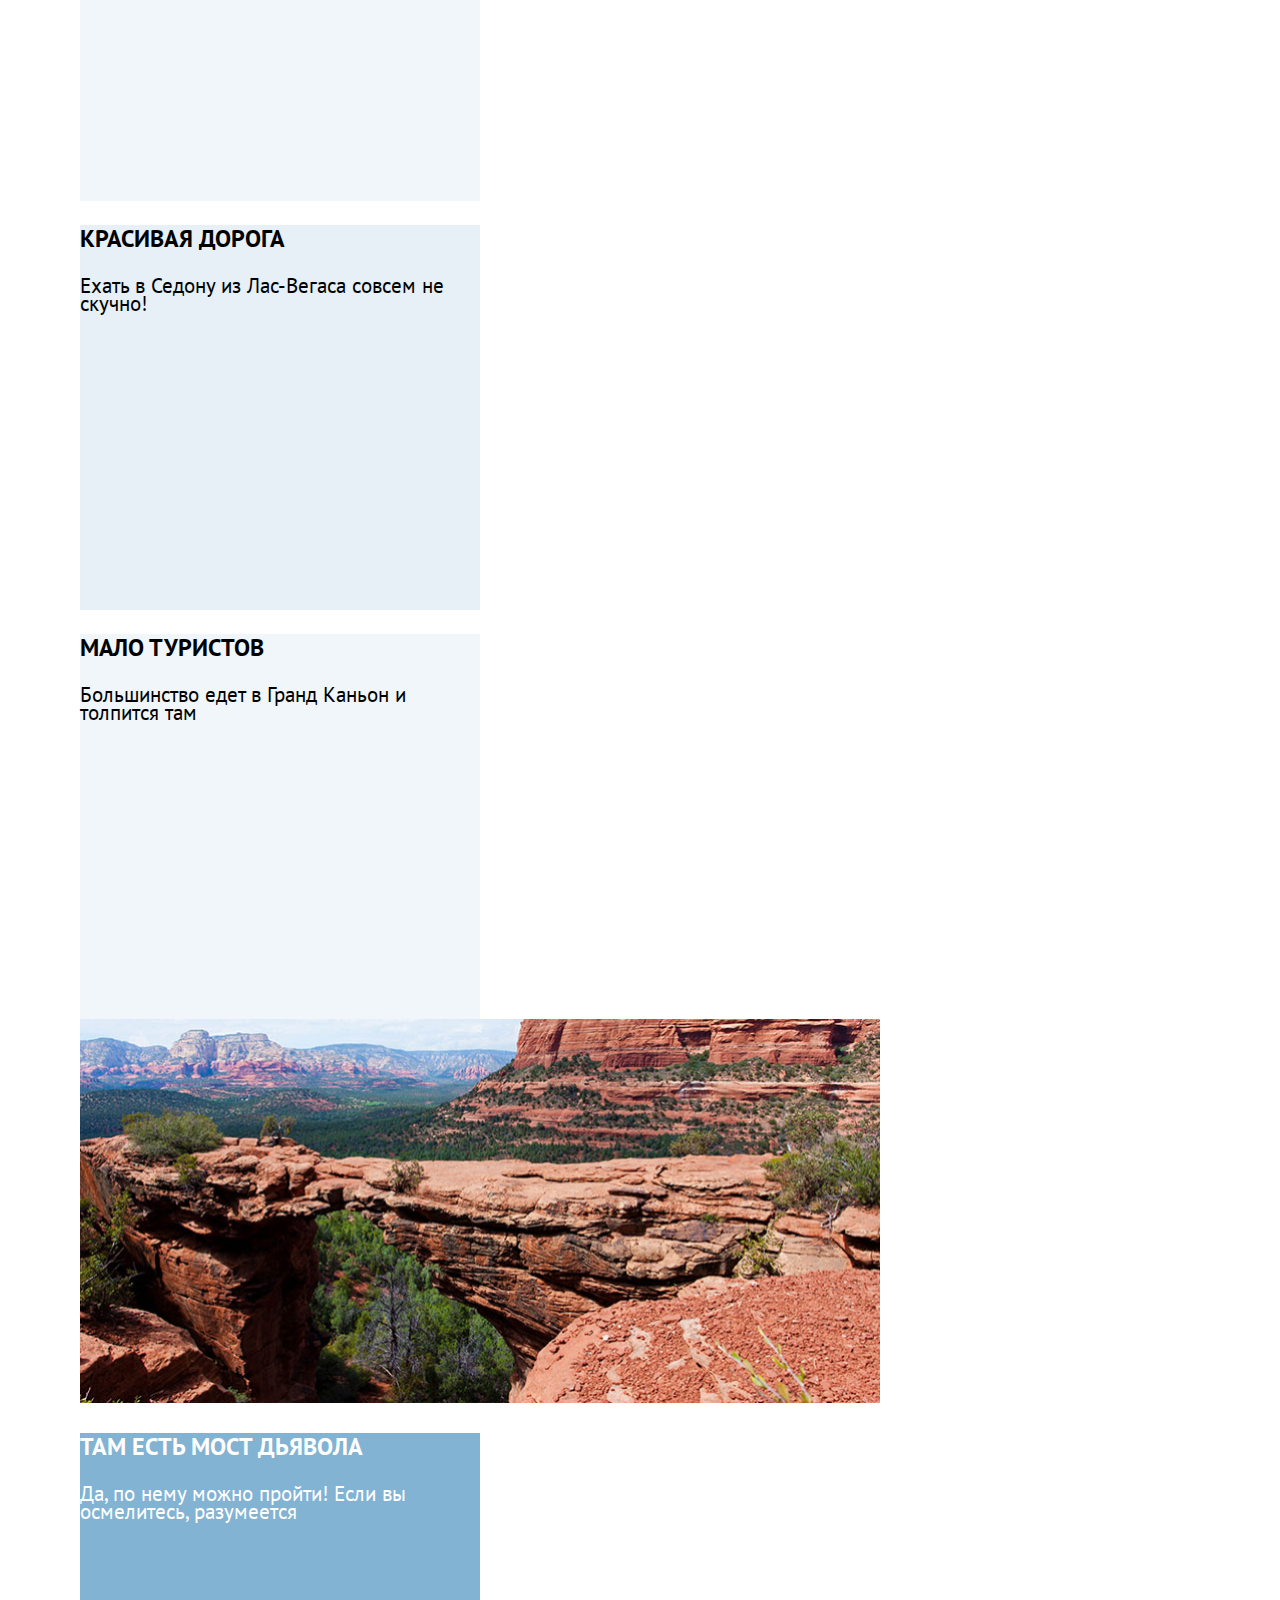
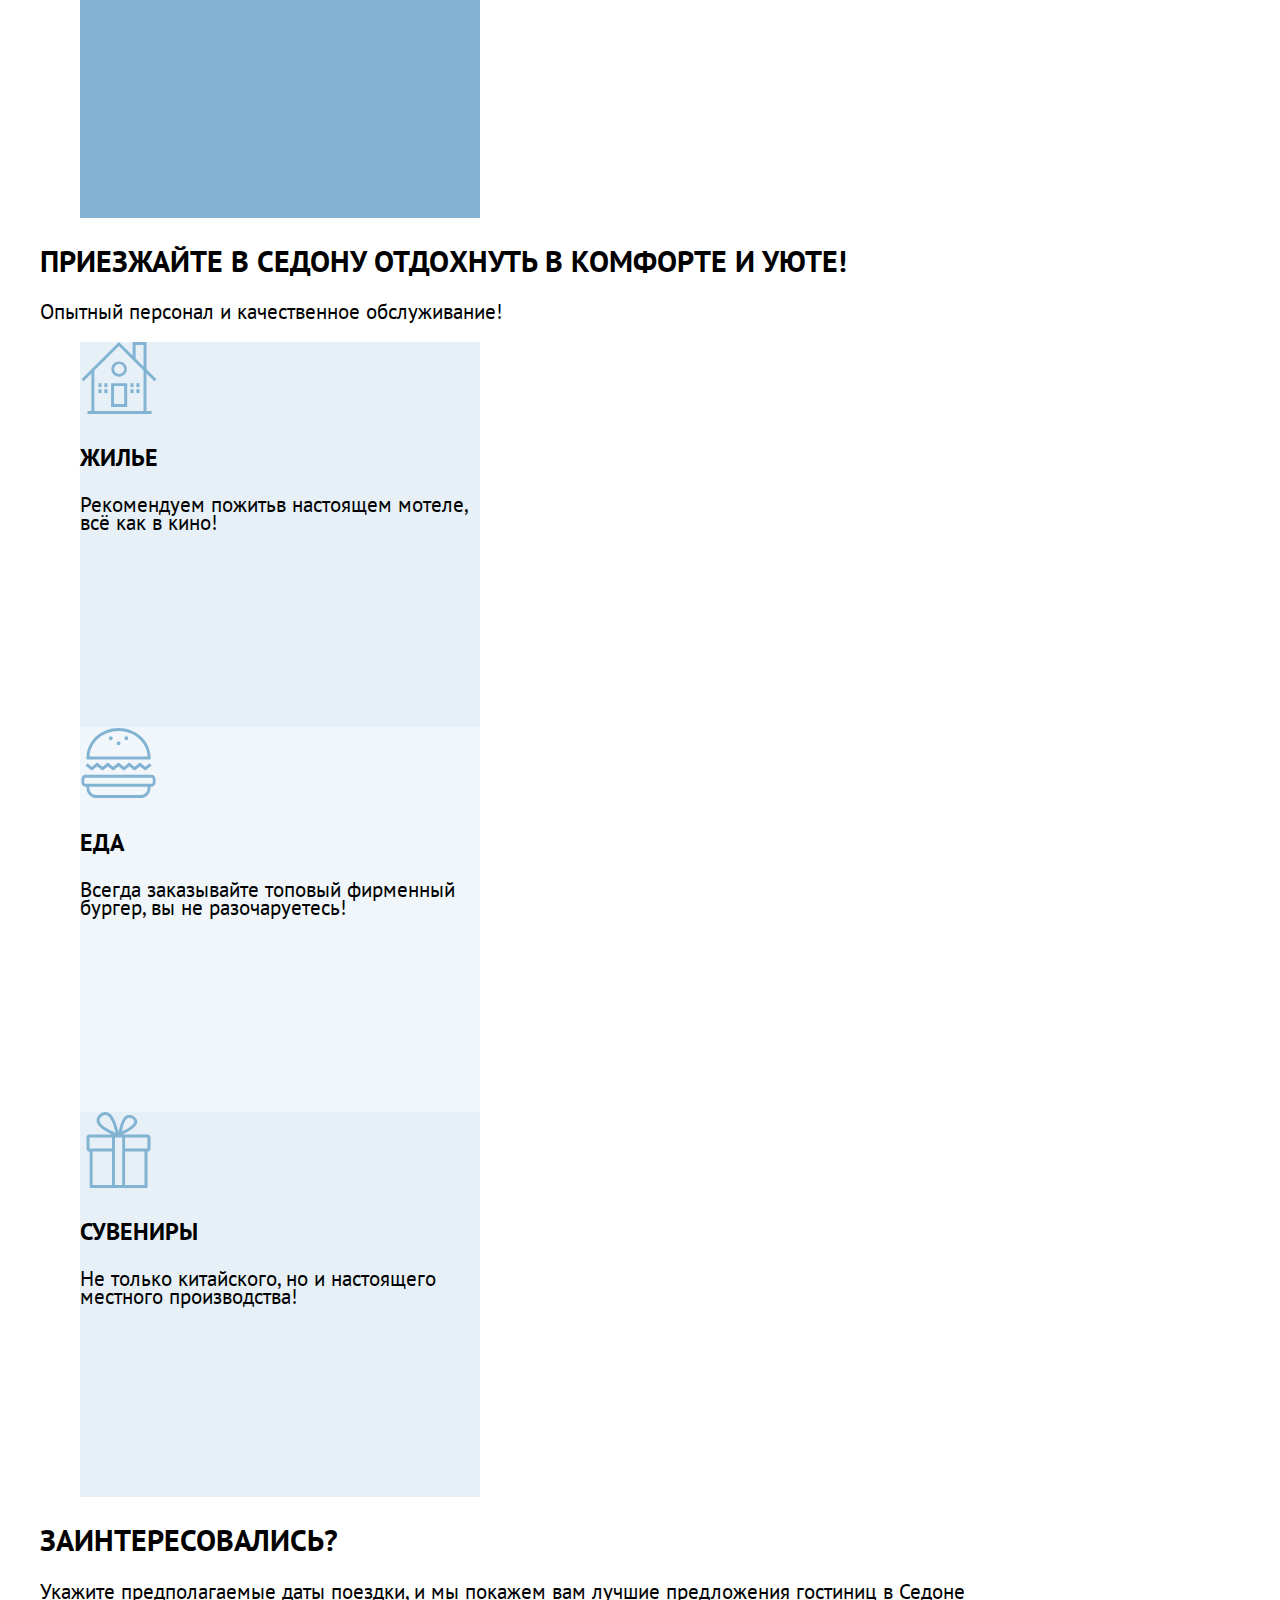
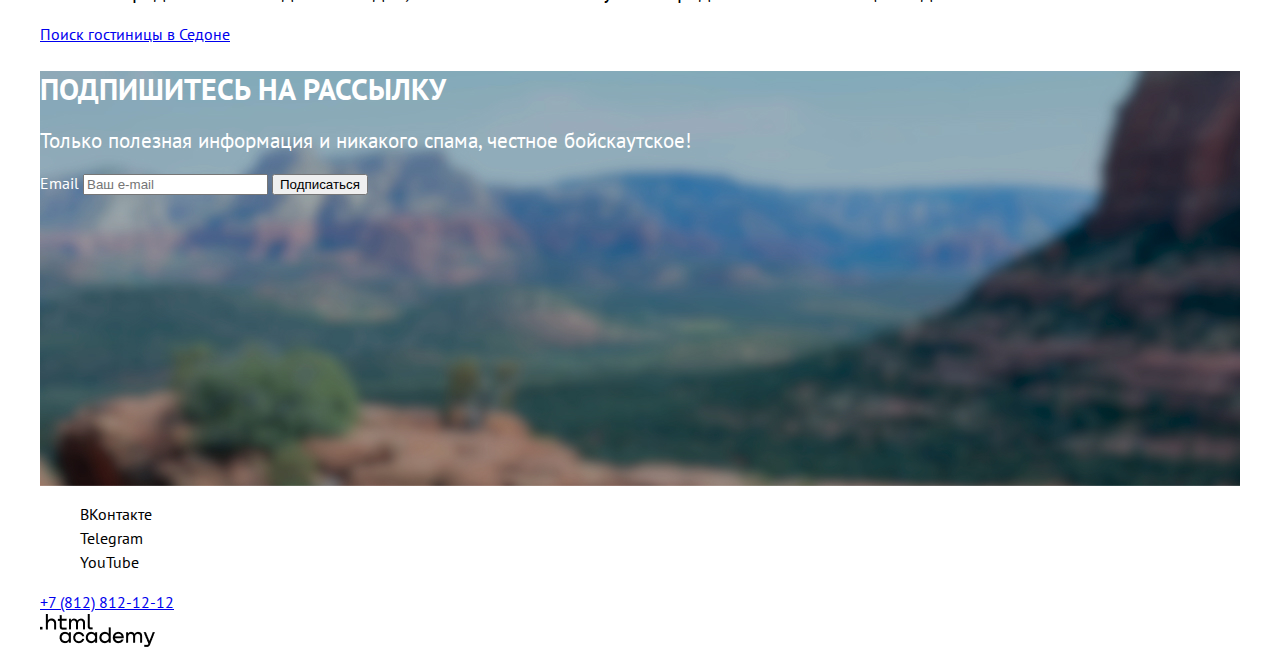
==== commit a70c0e8f: "Corrected images format and files paths" ====
--- a/index.html
+++ b/index.html
@@ -4,12 +4,12 @@
   <head>
     <meta charset="utf-8">
     <title>HTML Academy: Седона</title>
-    <link rel="stylesheet" href="styles\style.css">
+    <link rel="stylesheet" href="styles/style.css">
   </head>
 
   <body>
     <header class="page-header">
-      <img class="sedona-logo-header" src="images\sedona-logo.png" alt="Логотип города Седона">
+      <img class="sedona-logo-header" src="images/sedona-logo.png" alt="Логотип города Седона">
       <nav class="navigation">
         <ul class="navigation-list">
           <li class="navigation-item">
@@ -45,9 +45,11 @@
     </header>
 
     <main class="main-index">
+      <div class="hero">
       <h1 class="visually-hidden">Седона</h1>
-      <img class="logo" src="images\hero-image.jpg"
+      <img class="logo" src="images/welcome-text.png" width="458" height="352"
         alt="Welcome to the gorgeous Sedona. Because the Grand Canyon sucks!">
+      </div>
       <section class="banner">
         <h2 class="banner-title">
           Седона-небольшой городок в Аризоне, заслуживающий большего!
@@ -67,43 +69,41 @@
                 Седона — не аттракцион для туристов, там течёт своя жизнь
               </p>
             </div>
+            <img src="images/building-mountains.jpg" width="800" height="384" alt="Старинное здание на фоне гор">
+          </li>
+
+          <li class="reasons-item">
+            <div class="card light-blue">
+              <h3 class="item-title">
+                Небольшая площадь
+              </h3>
+              <p class="item-text">
+                Все достопримечательности находятся очень близко
+              </p>
+            </div>
+          </li>
+          <li class="reasons-item">
+            <div class="card blue">
+              <h3 class="item-title">
+                Красивая дорога
+              </h3>
+              <p class="item-text">
+                Ехать в Седону из Лас-Вегаса совсем не скучно!
+              </p>
+            </div>
+          </li>
+          <li class="reasons-item">
+            <div class="card light-blue">
+              <h3 class="item-title">
+                Мало туристов
+              </h3>
+              <p class="item-text">
+                Большинство едет в Гранд Каньон и толпится там
+              </p>
+            </div>
           </li>
           <li class="reasons-item-image">
-            <img src="images\building-mountains.jpg" width="800" height="384" alt="Старинное здание на фоне гор">
-          </li>
-
-          <li class="reasons-item">
-            <div class="card light-blue">
-              <h3 class="item-title">
-                Небольшая площадь
-              </h3>
-              <p class="item-text">
-                Все достопримечательности находятся очень близко
-              </p>
-            </div>
-          </li>
-          <li class="reasons-item">
-            <div class="card blue">
-              <h3 class="item-title">
-                Красивая дорога
-              </h3>
-              <p class="item-text">
-                Ехать в Седону из Лас-Вегаса совсем не скучно!
-              </p>
-            </div>
-          </li>
-          <li class="reasons-item">
-            <div class="card light-blue">
-              <h3 class="item-title">
-                Мало туристов
-              </h3>
-              <p class="item-text">
-                Большинство едет в Гранд Каньон и толпится там
-              </p>
-            </div>
-          </li>
-          <li class="reasons-item-image">
-            <img src="images\canyon.jpg" width="800" height="384" alt="Каньон">
+            <img src="images/canyon.jpg" width="800" height="384" alt="Каньон">
           </li>
           <li class="reasons-item">
             <div class="card comment-image">
@@ -129,7 +129,7 @@
         <ul>
           <li class="services-item">
             <div class="card blue">
-              <img src="images\house-icon.png" alt="Жилье">
+              <img src="images/icons/house-icon.svg" alt="Жилье">
               <h3 class="item-title">Жилье</h3>
               <p class="item-text">
                 Рекомендуем пожитьв настоящем мотеле, всё как в кино!
@@ -138,7 +138,7 @@
           </li>
           <li class="services-item">
             <div class="card light-blue">
-              <img src="images\burger-icon.png" alt="Еда">
+              <img src="images/icons/burger-icon.svg" alt="Еда">
               <h3 class="item-title">Еда</h3>
               <p class="item-text">
                 Всегда заказывайте топовый фирменный бургер, вы не разочаруетесь!
@@ -147,7 +147,7 @@
           </li>
           <li class="services-item">
             <div class="card blue">
-              <img src="images\present-icon.png" alt="Сувениры">
+              <img src="images/icons/present-icon.svg" alt="Сувениры">
               <h3 class="item-title">Сувениры</h3>
               <p class="item-text">
                 Не только китайского, но и настоящего местного производства!
@@ -198,7 +198,7 @@
             <a class="footer-contacts-address-phone" href="tel:+78128121212">+7 (812) 812-12-12</a>
           </section>
           <section class="footer-logo">
-            <a href=" https://htmlacademy.ru/"><img src="images\htmlacademy-logo.png" alt="Логотип HTML Academy"></a>
+            <a href=" https://htmlacademy.ru/"><img src="images/htmlacademy-logo.png" alt="Логотип HTML Academy"></a>
           </section>
       </footer>
     </main>
--- a/styles/style.css
+++ b/styles/style.css
@@ -0,0 +1,139 @@
+@font-face {
+  font-family: "PT Sans";
+  font-style: normal;
+  font-weight: 400;
+  src: url("../fonts/ptsans-400.woff2") format("woff2");
+  font-display: swap;
+}
+
+@font-face {
+  font-family: "PT Sans";
+  font-style: normal;
+  font-weight: 700;
+  src: url("../fonts/ptsans-700.woff2") format("woff2");
+  font-display: swap;
+}
+
+body {
+  font-family: "PT Sans", sans-serif;
+  font-size: 16px;
+  line-height: 24px;
+  margin:0 auto;
+  display: flex;
+  flex-direction: column;
+  width: 1200px;
+}
+
+li {
+  list-style: none;
+}
+
+.page-header {
+  background-color: white;
+  color: black;
+  width: 100%;
+  height: 64px;
+  display: flex;
+}
+
+.navigation {
+  height: 64px;
+  width: 1200px;
+  margin: 0 auto;
+  display: flex;
+  justify-content: space-between;
+}
+
+ul.navigation-list li {
+display: inline;
+}
+
+/*.visually-hidden {
+    position: absolute;
+    width: 1px;
+    height: 1px;
+    margin: -1px;
+    border: 0;
+    padding: 0;
+    white-space: nowrap;
+    clip-path: inset(100%);
+    clip: rect(0 0 0 0);
+    overflow: hidden;
+  }*/
+
+.navigation-link {
+  font-family: "PT Sans", sans-serif;
+  line-height: 24px;
+  font-size: 20px;
+  font-weight: 700;
+  text-align: center;
+  text-decoration: none;
+  color: black;
+}
+
+.hero {
+  width: 1200;
+  height: 485;
+  background-image: url("../images/hero-image.jpg");
+}
+
+.item-title {
+  font-size: 24px;
+  line-height: 28px;
+  font-weight: 700;
+  text-transform: uppercase;
+}
+
+.item-text {
+  font-size: 21px;
+  line-height: 18px;
+  font-weight: 400;
+}
+
+.banner-title {
+  font-size: 30px;
+  line-height: 36px;
+  font-weight: 700;
+  text-transform: uppercase;
+}
+
+.banner-subtitle {
+  font-size: 21px;
+  line-height: 18px;
+  font-weight: 400;
+}
+
+.card {
+  width: 400px;
+  height: 385px;
+}
+
+.comment-image {
+  background-color: #82B3D3;
+  color: white;
+}
+
+.light-blue {
+background-color: #F0F6F9;
+color: black;
+}
+
+.blue {
+  background-color: #E6F0F6;
+  color: black;
+}
+
+
+.footer-newsletter {
+  background-image: url("../images/subscribe-background.jpg");
+  background-repeat: no-repeat;
+  width: 100%;
+  height: 415px;
+  color: white;
+}
+
+
+.banner-footer {
+  color: white;
+  background-repeat: no-repeat;
+}
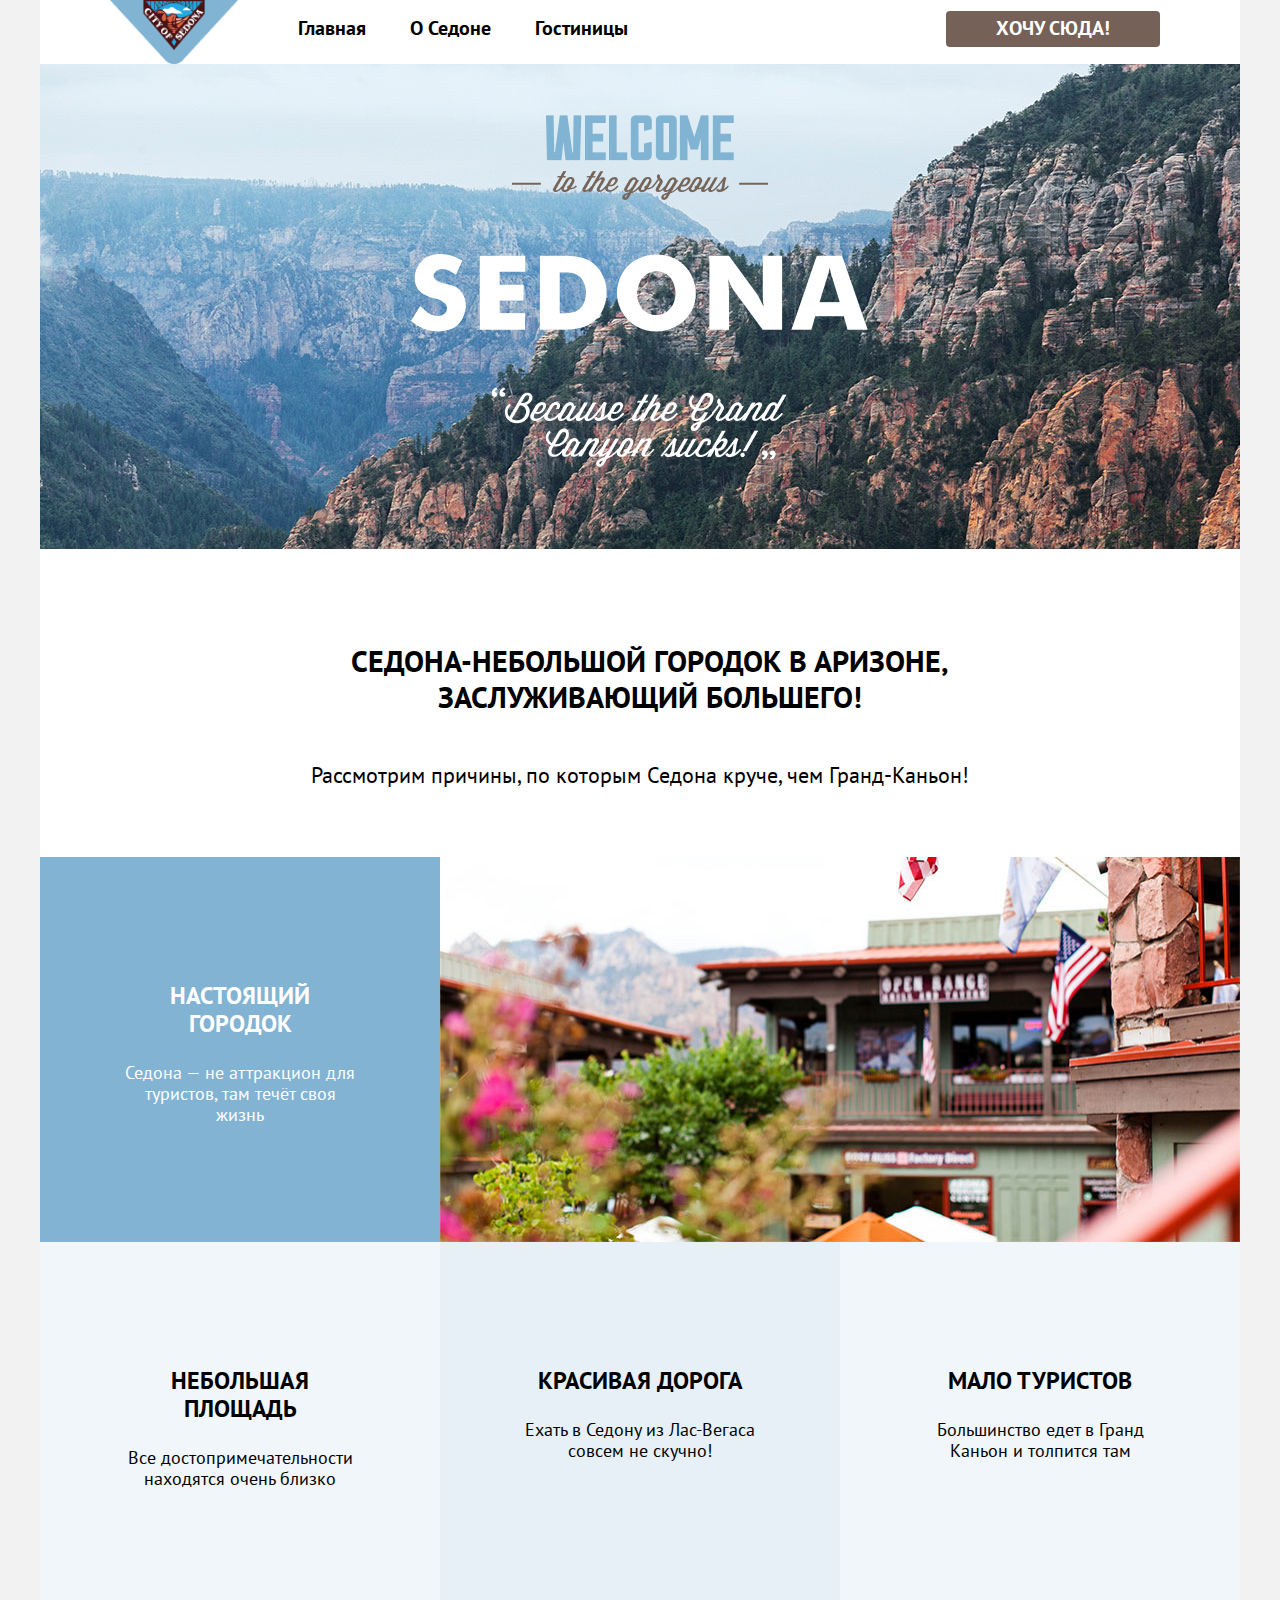
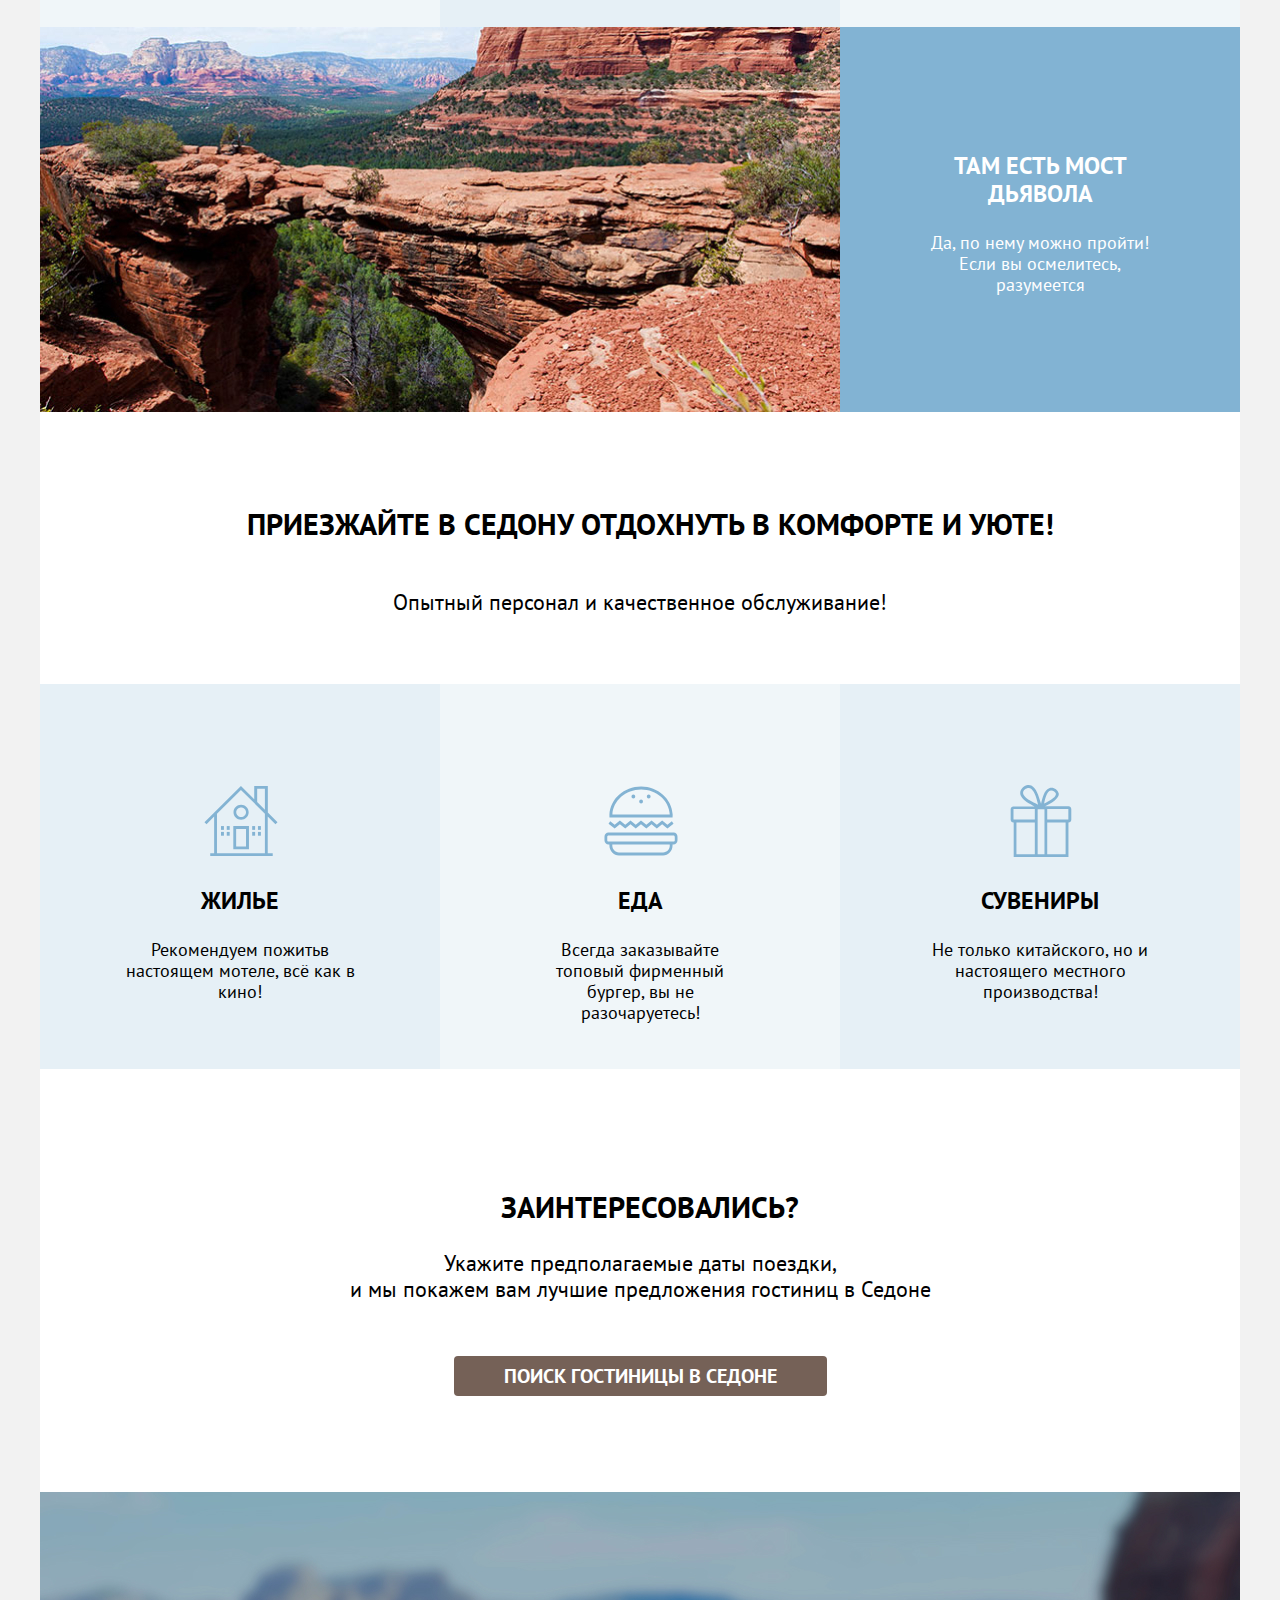
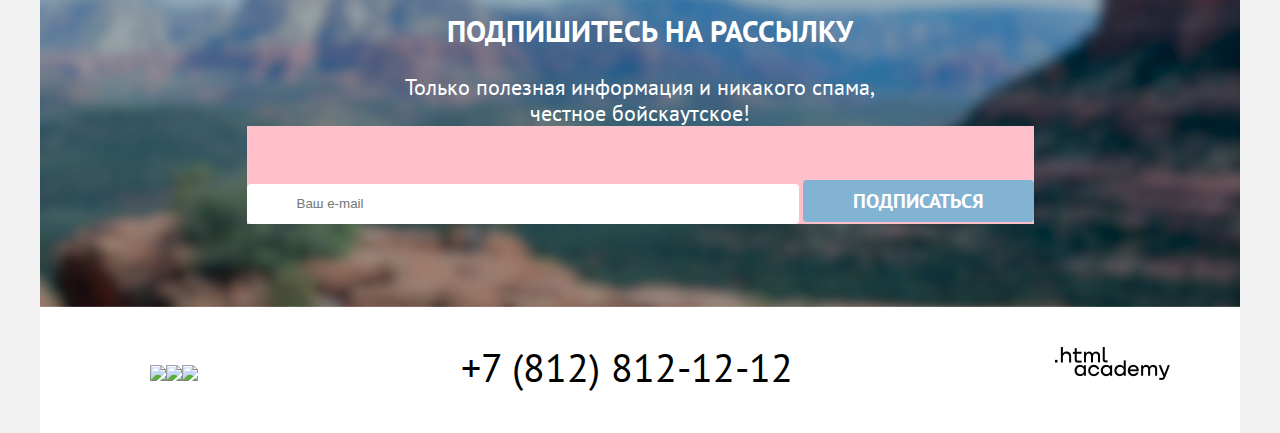
==== commit 5151a51f: "Header layout added" ====
--- a/index.html
+++ b/index.html
@@ -9,110 +9,121 @@
 
   <body>
     <header class="page-header">
-      <img class="sedona-logo-header" src="images/sedona-logo.png" alt="Логотип города Седона">
-      <nav class="navigation">
-        <ul class="navigation-list">
-          <li class="navigation-item">
-            <a class="navigation-link" href="#">Главная</a>
-          </li>
-          <li class="navigation-item">
-            <a class="navigation-link" href="#">О Седоне</a>
-          </li>
-          <li class="navigation-item">
-            <a class="navigation-link" href="#">Гостиницы</a>
-          </li>
-        </ul>
-        <ul class="navigation-list navigation-user">
-          <li class="navigation-item">
-            <a class="navigation-link" href="#">
-              <span class="visually-hidden">
-                Поиск
-              </span>
-            </a>
-          </li>
-          <li class="navigation-item">
-            <a class="navigation-link" href="#">
-              <span class="visually-hidden">
-                Избранное
-              </span>
-            </a>
-          </li>
-          <li class="navigation-item">
-            <a class="navigation-link" href="#">Хочу сюда!</a>
-          </li>
-        </ul>
-      </nav>
+        <nav class="navigation">
+          <img class="sedona-logo-header" src="images/sedona-logo.png" alt="Логотип города Седона">
+          <div class="navigation-container">
+
+          <ul class="navigation-list">
+            <li class="navigation-item">
+              <a class="navigation-link" href="#">Главная</a>
+            </li>
+            <li class="navigation-item">
+              <a class="navigation-link" href="#">О Седоне</a>
+            </li>
+            <li class="navigation-item">
+              <a class="navigation-link" href="#">Гостиницы</a>
+            </li>
+          </ul>
+          <ul class="navigation-list navigation-user">
+            <li class="navigation-item">
+              <a class="navigation-link" href="#">
+                <span class="visually-hidden">
+                  Поиск
+                </span>
+              </a>
+            </li>
+            <li class="navigation-item">
+              <a class="navigation-link" href="#">
+                <span class="visually-hidden">
+                  Избранное
+                </span>
+              </a>
+            </li>
+            <li class="navigation-item-button">
+              <a class="navigation-link navigation-button" href="#">Хочу сюда!</a>
+            </li>
+          </ul>
+        </nav>
+      </div>
     </header>
 
     <main class="main-index">
       <div class="hero">
-      <h1 class="visually-hidden">Седона</h1>
-      <img class="logo" src="images/welcome-text.png" width="458" height="352"
-        alt="Welcome to the gorgeous Sedona. Because the Grand Canyon sucks!">
+        <h1 class="visually-hidden">Седона</h1>
+        <img class="logo" src="images/welcome-text.png" width="458" height="352"
+          alt="Welcome to the gorgeous Sedona. Because the Grand Canyon sucks!">
       </div>
       <section class="banner">
         <h2 class="banner-title">
-          Седона-небольшой городок в Аризоне, заслуживающий большего!
+          Седона-небольшой городок в Аризоне,<br> заслуживающий большего!
         </h2>
         <p class="banner-subtitle">
           Рассмотрим причины, по которым Седона круче, чем Гранд-Каньон!
         </p>
       </section>
       <section class="reasons-list">
-        <ul>
+        <ul class="list">
           <li class="reasons-item">
             <div class="card comment-image">
-              <h3 class="item-title">
-                Настоящий городок
-              </h3>
-              <p class="item-text comment-image">
-                Седона — не аттракцион для туристов, там течёт своя жизнь
-              </p>
-            </div>
-            <img src="images/building-mountains.jpg" width="800" height="384" alt="Старинное здание на фоне гор">
+              <div class="card-content">
+                <h3 class="item-title">
+                  Настоящий городок
+                </h3>
+                <p class="item-text comment-image">
+                  Седона — не аттракцион для туристов, там течёт своя жизнь
+                </p>
+              </div>
+            </div>
+            <img src="images/building-mountains.jpg" width="800" height="385" alt="Старинное здание на фоне гор">
           </li>
 
           <li class="reasons-item">
             <div class="card light-blue">
-              <h3 class="item-title">
-                Небольшая площадь
-              </h3>
-              <p class="item-text">
-                Все достопримечательности находятся очень близко
-              </p>
+              <div class="card-content">
+                <h3 class="item-title">
+                  Небольшая площадь
+                </h3>
+                <p class="item-text">
+                  Все достопримечательности находятся очень близко
+                </p>
+              </div>
             </div>
           </li>
           <li class="reasons-item">
             <div class="card blue">
-              <h3 class="item-title">
-                Красивая дорога
-              </h3>
-              <p class="item-text">
-                Ехать в Седону из Лас-Вегаса совсем не скучно!
-              </p>
+              <div class="card-content">
+                <h3 class="item-title">
+                  Красивая дорога
+                </h3>
+                <p class="item-text">
+                  Ехать в Седону из Лас-Вегаса совсем не скучно!
+                </p>
+              </div>
             </div>
           </li>
           <li class="reasons-item">
             <div class="card light-blue">
-              <h3 class="item-title">
-                Мало туристов
-              </h3>
-              <p class="item-text">
-                Большинство едет в Гранд Каньон и толпится там
-              </p>
-            </div>
-          </li>
-          <li class="reasons-item-image">
-            <img src="images/canyon.jpg" width="800" height="384" alt="Каньон">
-          </li>
-          <li class="reasons-item">
+              <div class="card-content">
+                <h3 class="item-title">
+                  Мало туристов
+                </h3>
+                <p class="item-text">
+                  Большинство едет в Гранд Каньон и толпится там
+                </p>
+              </div>
+            </div>
+          </li>
+          <li class="reasons-item">
+            <img src="images/canyon.jpg" width="800" height="385" alt="Каньон">
             <div class="card comment-image">
-              <h3 class="item-title">
-                Там есть мост дьявола
-              </h3>
-              <p class="item-text comment-image">
-                Да, по нему можно пройти! Если вы осмелитесь, разумеется
-              </p>
+              <div class="card-content">
+                <h3 class="item-title">
+                  Там есть мост дьявола
+                </h3>
+                <p class="item-text comment-image">
+                  Да, по нему можно пройти! Если вы осмелитесь, разумеется
+                </p>
+              </div>
             </div>
           </li>
         </ul>
@@ -125,49 +136,65 @@
           Опытный персонал и качественное обслуживание!
         </p>
       </section>
-      <section class="services-list">
-        <ul>
+      <section class="services">
+        <ul class="services-list">
           <li class="services-item">
             <div class="card blue">
-              <img src="images/icons/house-icon.svg" alt="Жилье">
-              <h3 class="item-title">Жилье</h3>
-              <p class="item-text">
-                Рекомендуем пожитьв настоящем мотеле, всё как в кино!
-              </p>
+              <div class="card-content">
+                <img src="images/icons/house-icon.svg" width="75" height="72" alt="Жилье">
+                <h3 class="item-title">Жилье</h3>
+                <p class="item-text">
+                  Рекомендуем пожитьв настоящем мотеле, всё как в кино!
+                </p>
+              </div>
             </div>
           </li>
           <li class="services-item">
             <div class="card light-blue">
-              <img src="images/icons/burger-icon.svg" alt="Еда">
-              <h3 class="item-title">Еда</h3>
-              <p class="item-text">
-                Всегда заказывайте топовый фирменный бургер, вы не разочаруетесь!
-              </p>
+              <div class="card-content">
+                <img src="images/icons/burger-icon.svg" width="75" height="72" alt="Еда">
+                <h3 class="item-title">Еда</h3>
+                <p class="item-text">
+                  Всегда заказывайте топовый фирменный бургер, вы не разочаруетесь!
+                </p>
+              </div>
             </div>
           </li>
           <li class="services-item">
             <div class="card blue">
-              <img src="images/icons/present-icon.svg" alt="Сувениры">
-              <h3 class="item-title">Сувениры</h3>
-              <p class="item-text">
-                Не только китайского, но и настоящего местного производства!
-              </p>
+              <div class="card-content">
+                <img src="images/icons/present-icon.svg" width="75" height="72" alt="Сувениры">
+                <h3 class="item-title">Сувениры</h3>
+                <p class="item-text">
+                  Не только китайского, но и настоящего местного производства!
+                </p>
+              </div>
             </div>
           </li>
         </ul>
       </section>
-      <section class="banner">
+
+      <section class="banner-booking">
+        <div class="banner-booking-content">
         <h2 class="banner-title">Заинтересовались?</h2>
         <p class="banner-subtitle">
-          Укажите предполагаемые даты поездки, и мы покажем вам лучшие предложения гостиниц в Седоне
+          Укажите предполагаемые даты поездки, <br>и мы покажем вам лучшие предложения гостиниц в Седоне
         </p>
-        <a class="booking-link" href="#">Поиск гостиницы в Седоне</a>
-      </section>
+        <div>
+          <a class="booking-link booking-button" href="#">Поиск гостиницы в Седоне</a>
+        </div>
+        </div>
+
+      </section>
+
+    </main>
+
       <footer>
-        <div class="footer-newsletter"><!-- Картинку вставить как background image в стилях -->
+        <div class="footer-newsletter">
+          <div class="banner-footer-content">
           <h2 class="banner-title banner-footer">Подпишитесь на рассылку</h2>
           <p class="banner-subtitle banner-footer">
-            Только полезная информация и никакого спама, честное бойскаутское!
+            Только полезная информация и никакого спама,<br> честное бойскаутское!
           </p>
           <form class="newsletter-form" action="https://echo.htmlacademy.ru/" method="post">
             <label class="visually-hidden" for="newsletter-email">Email</label>
@@ -178,29 +205,45 @@
             </button>
           </form>
         </div>
+        </div>
+
+        <div class="footer-contacts">
+
           <section class="footer-social">
+
             <ul class="footer-social-list">
               <li class="footer-social-item">
-                <a class="button" href="https://vk.com/htmlacademy"></a>
+                <a class="button" href="https://vk.com/htmlacademy"><img src="images/icons/social-vk.svg"></a>
                 <span class="visually-hidden">ВКонтакте</span>
               </li>
               <li class="footer-social-item">
-                <a class="button" href="https://t.me/htmlacademy"></a>
+                <a class="button" href="https://t.me/htmlacademy"><img src="images/icons/social-telegram.svg"></a>
                 <span class="visually-hidden">Telegram</span>
               </li>
               <li class="footer-social-item">
-                <a class="social-link" href="https://www.youtube.com/user/htmlacademyru"></a>
+                <a class="social-link" href="https://www.youtube.com/user/htmlacademyru"><img
+                    src="images/icons/social-youtube.svg"></a>
                 <span class="visually-hidden">YouTube</span>
               </li>
             </ul>
-          </section>
-          <section class="footer-telephon-number">
-            <a class="footer-contacts-address-phone" href="tel:+78128121212">+7 (812) 812-12-12</a>
-          </section>
-          <section class="footer-logo">
-            <a href=" https://htmlacademy.ru/"><img src="images/htmlacademy-logo.png" alt="Логотип HTML Academy"></a>
-          </section>
+        </section>
+
+        <section class="footer-telephon-number">
+          <a class="footer-contacts-phone" href="tel:+78128121212">+7 (812) 812-12-12</a>
+        </section>
+
+        <section class="footer-logo">
+          <a href=" https://htmlacademy.ru/"><img src="images/htmlacademy-logo.png" alt="Логотип HTML Academy"></a>
+        </section>
+
+
+        </div>
+
+
+
+
+
       </footer>
-    </main>
   </body>
+
 </html>
--- a/styles/style.css
+++ b/styles/style.css
@@ -14,6 +14,11 @@
   font-display: swap;
 }
 
+html {
+  height: 100%;
+  background-color: #f2f2f2;
+}
+
 body {
   font-family: "PT Sans", sans-serif;
   font-size: 16px;
@@ -22,6 +27,12 @@
   display: flex;
   flex-direction: column;
   width: 1200px;
+  min-height: 100%;
+  background-color: white;
+}
+
+main {
+  flex-grow: 1;
 }
 
 li {
@@ -30,10 +41,10 @@
 
 .page-header {
   background-color: white;
-  color: black;
-  width: 100%;
+  width: 1200px;
   height: 64px;
   display: flex;
+  color:#000;
 }
 
 .navigation {
@@ -41,14 +52,39 @@
   width: 1200px;
   margin: 0 auto;
   display: flex;
+  padding: 0 70px;
+  color:black;
+}
+
+.navigation-container {
+  display: flex;
   justify-content: space-between;
+  width: 922px;
+}
+
+.navigation-item {
+  padding: 16px 20px;
+}
+
+.navigation-item-button {
+  text-decoration: none;
+  font-size: 16px;
+  line-height: 20px;
+  text-transform: uppercase;
+  background-color:#756157;
+  font-weight: 700;
+  display: inline-block;
+  padding: 8px 50px;
+  border-radius: 4px;
+  margin-top: 54px;
 }
 
 ul.navigation-list li {
-display: inline;
-}
-
-/*.visually-hidden {
+  display: inline;
+  }
+
+
+.visually-hidden {
     position: absolute;
     width: 1px;
     height: 1px;
@@ -59,7 +95,7 @@
     clip-path: inset(100%);
     clip: rect(0 0 0 0);
     overflow: hidden;
-  }*/
+  }
 
 .navigation-link {
   font-family: "PT Sans", sans-serif;
@@ -71,10 +107,55 @@
   color: black;
 }
 
+.navigation-button{
+  color: white;
+}
+
 .hero {
   width: 1200;
   height: 485;
   background-image: url("../images/hero-image.jpg");
+  display: flex;
+}
+
+.logo{
+  margin: 51px auto 82px;
+}
+
+.banner {
+  width: 1200px;
+  display: flex;
+  flex-direction: column;
+  margin: 69px auto 69px;
+  text-align: center;
+}
+
+.banner-booking {
+  width: 1200px;
+  display: flex;
+  flex-direction: column;
+  padding: 96px auto 96px;
+  text-align: center;
+}
+
+.banner-booking-content {
+  margin: 96px auto 96px;
+}
+
+.banner-footer-content {
+  margin: 96px auto 96px;
+}
+
+.footer-newsletter {
+  display: flex;
+  flex-direction: column;
+  padding: 96px auto 96px;
+  text-align: center;
+}
+
+.banner-text {
+  text-align: center;
+
 }
 
 .item-title {
@@ -85,8 +166,8 @@
 }
 
 .item-text {
-  font-size: 21px;
-  line-height: 18px;
+  font-size: 18px;
+  line-height: 21px;
   font-weight: 400;
 }
 
@@ -95,18 +176,24 @@
   line-height: 36px;
   font-weight: 700;
   text-transform: uppercase;
+  margin-left: 20px;
 }
 
 .banner-subtitle {
-  font-size: 21px;
-  line-height: 18px;
+  font-size: 22px;
+  line-height: 26px;
   font-weight: 400;
+  margin-bottom: 0;
 }
 
 .card {
   width: 400px;
   height: 385px;
-}
+  display: flex;
+  flex-direction: column;
+  text-align: center;
+}
+
 
 .comment-image {
   background-color: #82B3D3;
@@ -127,7 +214,7 @@
 .footer-newsletter {
   background-image: url("../images/subscribe-background.jpg");
   background-repeat: no-repeat;
-  width: 100%;
+  width: 1200px;
   height: 415px;
   color: white;
 }
@@ -137,3 +224,111 @@
   color: white;
   background-repeat: no-repeat;
 }
+
+
+.reasons-list {
+  background-color: aquamarine;
+  display: flex;
+  padding: 0;
+}
+
+.item-title {
+  width: 230px;
+}
+
+.item-text {
+  width: 230px;
+}
+
+.card-content {
+  width: 230px;
+  height: 181px;
+  padding: 101px 85px 101px 85px;
+ justify-content: center;
+}
+
+.list {
+  display: flex;
+  margin: 0;
+  padding: 0;
+  flex-wrap: wrap;
+  margin-block-start: 0;
+  margin-block-end: 0;
+  list-style-type: none;
+}
+
+.reasons-item {
+  display: flex;
+}
+
+.services-list {
+  display: flex;
+  margin: 0;
+  padding: 0;
+}
+
+.footer-newsletter {
+  margin:auto;
+}
+
+.footer-social-list {
+  display: flex;
+}
+
+.footer-contacts {
+  display: flex;
+  justify-content: space-between;
+  padding: 40px 70px 30px 70px;
+}
+
+.footer-contacts-phone {
+  font-size: 40px;
+  line-height: 40px;
+  text-decoration: none;
+  color: #000;
+}
+
+.booking-button {
+text-decoration: none;
+font-size: 20px;
+text-transform: uppercase;
+background-color:#756157;
+color: white;
+font-weight: 700;
+display: inline-block;
+padding: 8px 50px;
+border-radius: 4px;
+margin-top: 54px;
+}
+
+.newsletter-form {
+background-color: pink;
+}
+
+.newsletter-button {
+text-decoration: none;
+font-size: 20px;
+font-family: "PT Sans", sans-serif;
+text-transform: uppercase;
+background-color:#82B3D3;
+color: white;
+font-weight: 700;
+display: inline-block;
+padding: 8px 50px;
+border-radius: 4px;
+margin-top: 54px;
+border: none;
+}
+
+.field {
+  width: 452px;
+  padding: 8px 50px;
+  border-radius: 4px;
+  border: none;
+  margin-right: 0;
+  line-height: 24px;
+}
+
+.banner-content {
+  width: 592px;
+}
